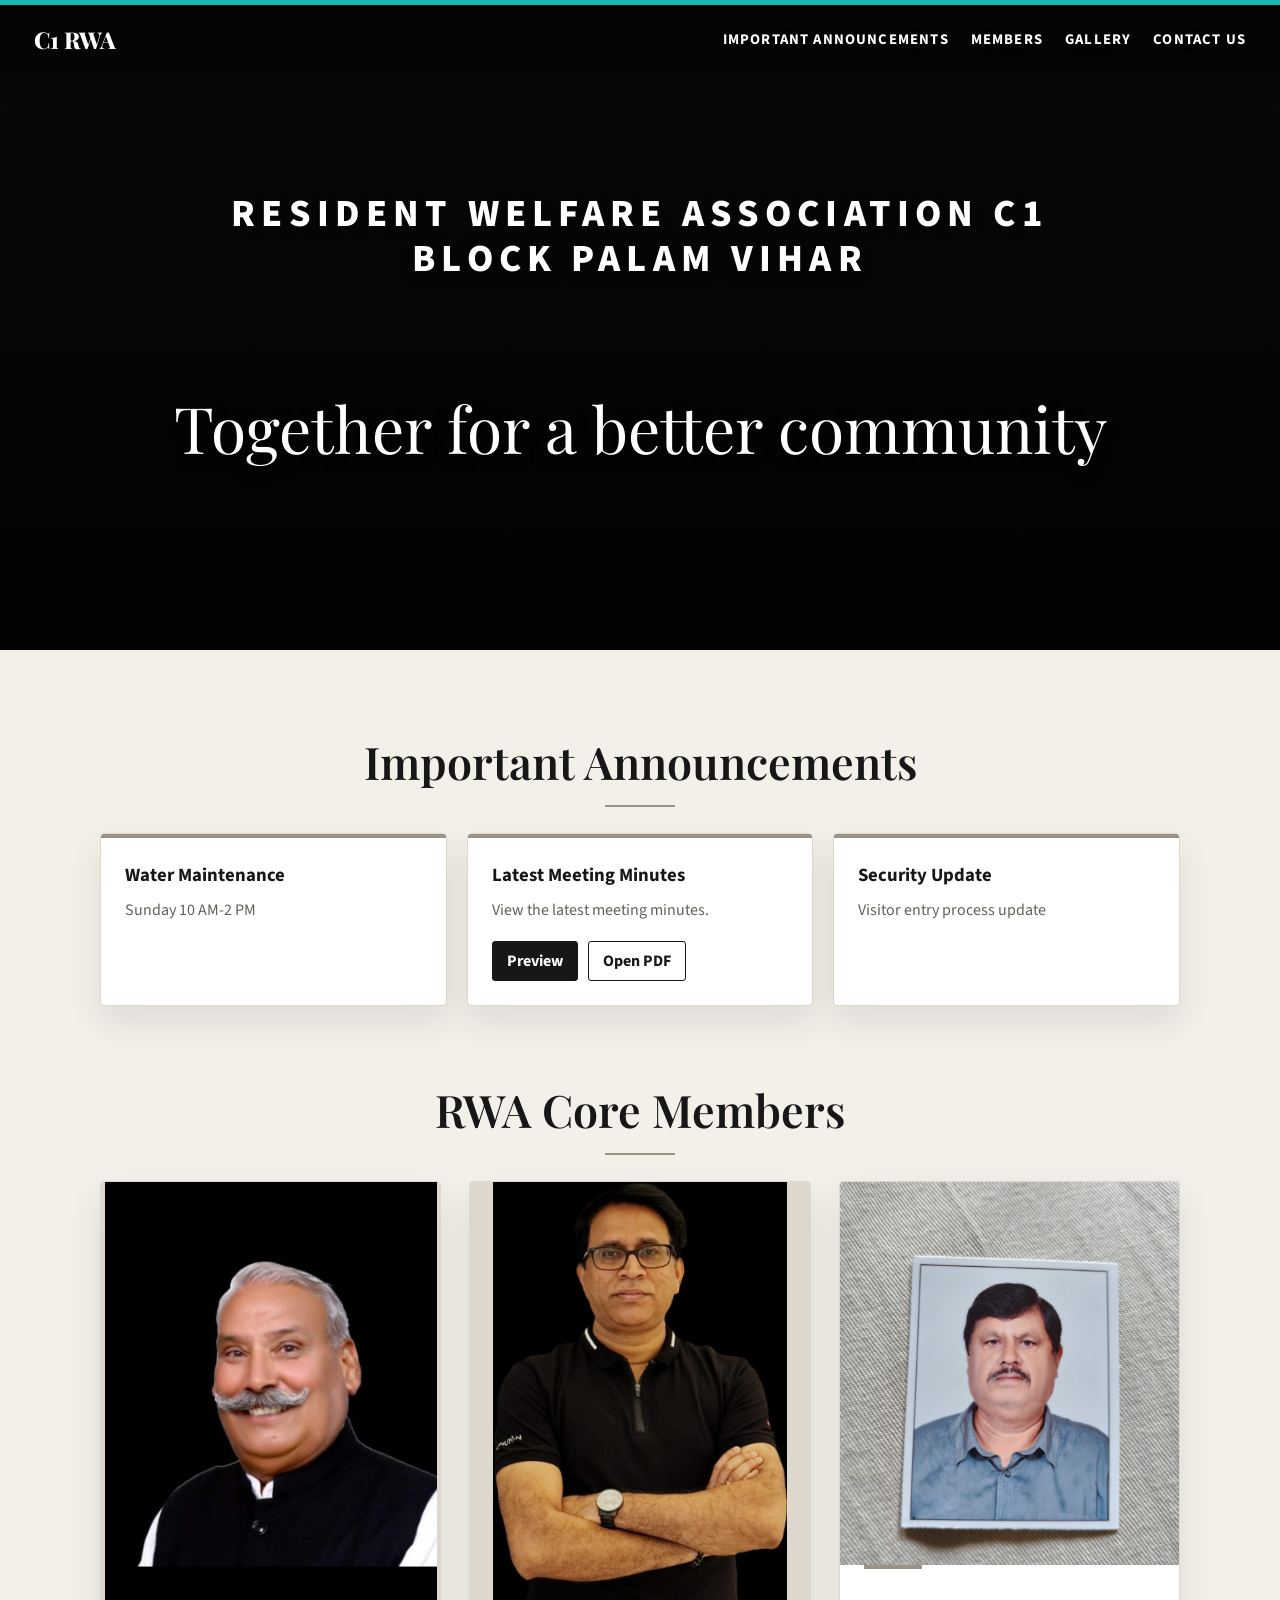
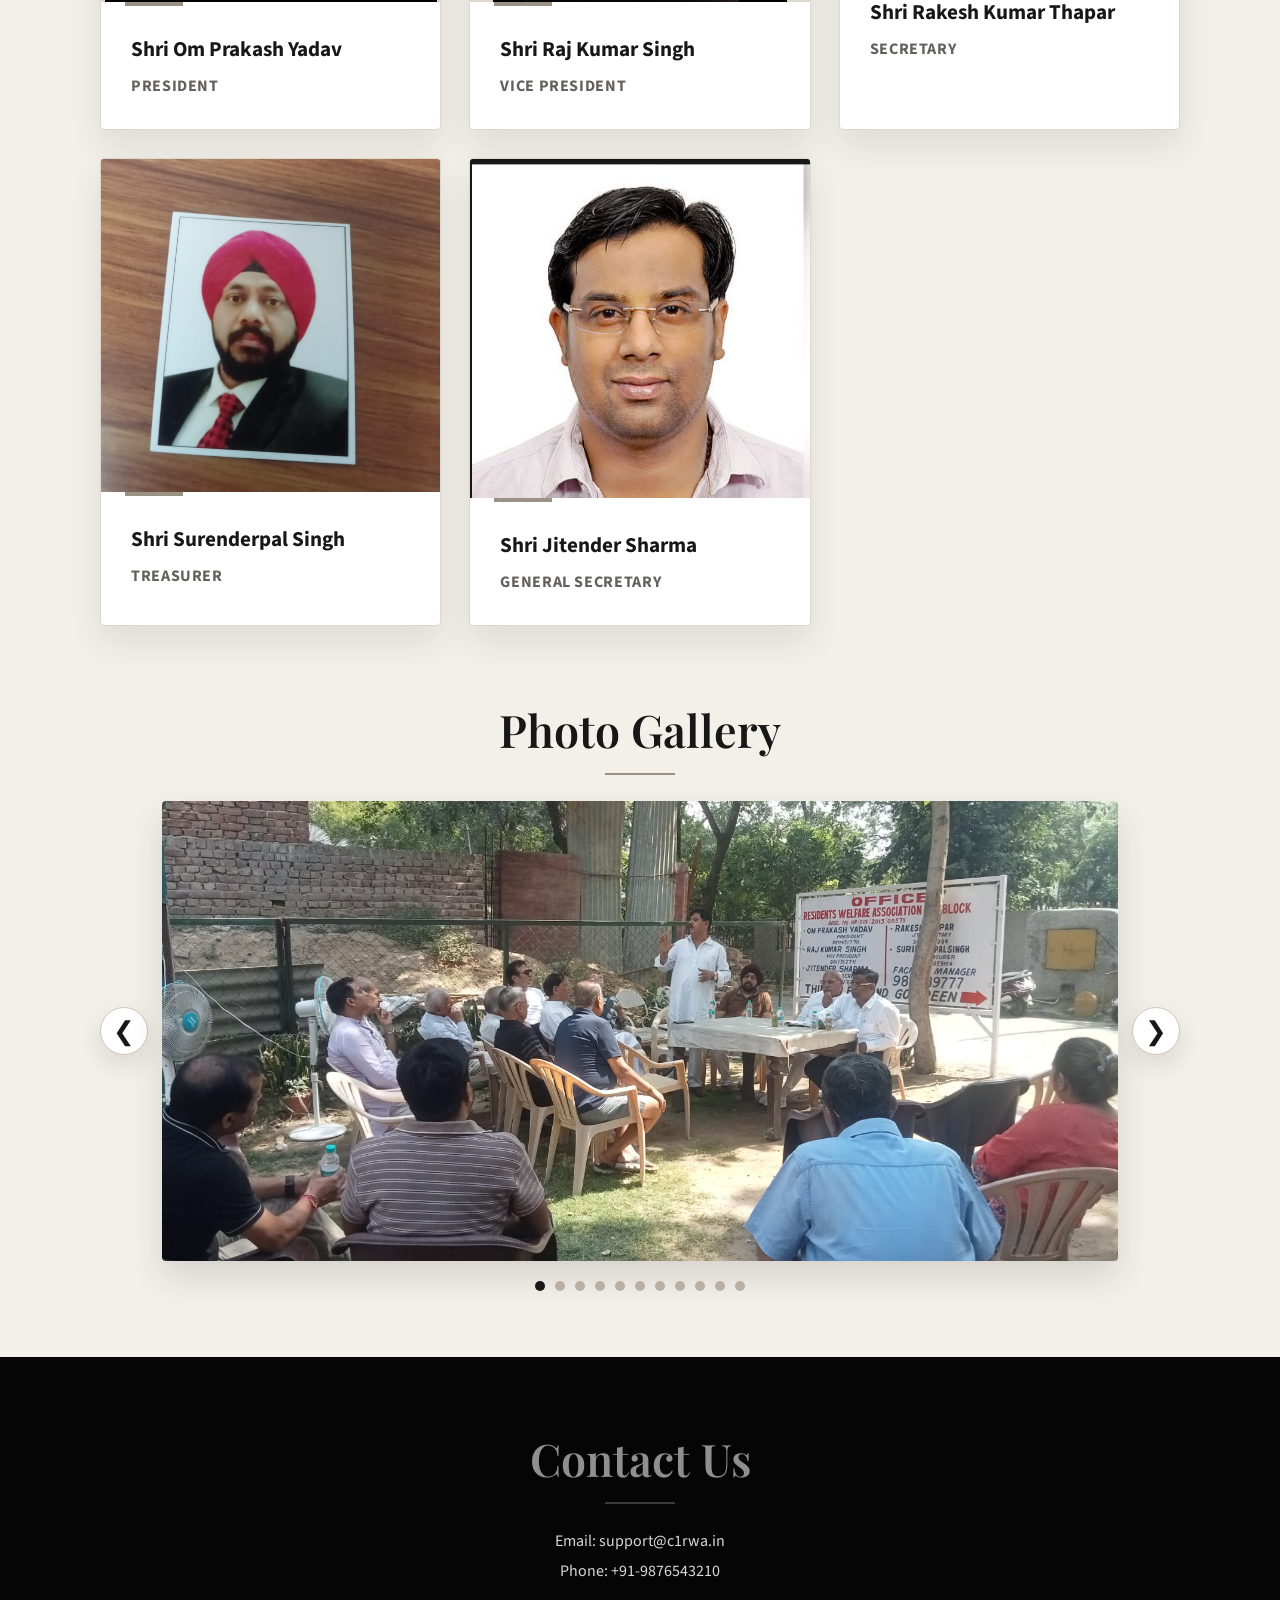
==== index.html @ abcff73b "first commit" ====
<!DOCTYPE html>
<html lang="en">

<head>
    <meta charset="UTF-8">
    <meta name="viewport" content="width=device-width, initial-scale=1.0">
    <title>C1 RWA</title>
    <link rel="preconnect" href="https://fonts.googleapis.com">
    <link rel="preconnect" href="https://fonts.gstatic.com" crossorigin>
    <link href="https://fonts.googleapis.com/css2?family=Playfair+Display:wght@600;700;800&family=Source+Sans+3:wght@400;600;700&display=swap" rel="stylesheet">
    <link rel="stylesheet" href="css/style.css">
</head>

<body>

    <header class="site-header">
        <a class="brand" href="#home">C1 RWA</a>
        <nav class="top-nav" aria-label="Main navigation">
            <a href="#announcements-section">Important Announcements</a>
            <a href="#members-section">Members</a>
            <a href="#gallery-section">Gallery</a>
            <a href="#contact-section">Contact Us</a>
        </nav>
    </header>

    <section class="hero" id="home">
        <div class="hero-content">
            <h1>Resident Welfare Association C1<br>Block Palam Vihar</h1>
            <p>Together for a better community</p>
        </div>
    </section>

    <main class="content">
        <section id="announcements-section">
            <h2>Important Announcements</h2>
            <div id="announcements" class="cards"></div>
        </section>

        <section id="members-section">
            <h2>RWA Core Members</h2>
            <div id="members" class="cards"></div>
        </section>

        <section id="gallery-section">
            <h2>Photo Gallery</h2>
            <div class="gallery-carousel" aria-label="Photo gallery">
                <button class="gallery-control gallery-prev" type="button" aria-label="Previous photo">&#10094;</button>
                <div class="gallery-window">
                    <div class="gallery-track"></div>
                </div>
                <button class="gallery-control gallery-next" type="button" aria-label="Next photo">&#10095;</button>
                <div class="gallery-dots" aria-label="Gallery slide controls"></div>
            </div>
        </section>
    </main>

    <div class="photo-modal" aria-hidden="true" role="dialog" aria-label="Photo preview">
        <button class="modal-close" type="button" aria-label="Close photo preview">&times;</button>
        <button class="modal-nav modal-prev" type="button" aria-label="Previous photo">&#10094;</button>
        <img src="" alt="">
        <button class="modal-nav modal-next" type="button" aria-label="Next photo">&#10095;</button>
    </div>

    <div class="pdf-modal" aria-hidden="true" role="dialog" aria-label="Announcement document preview">
        <div class="pdf-panel">
            <div class="pdf-toolbar">
                <h3>Document Preview</h3>
                <div>
                    <a class="pdf-open" href="#" target="_blank" rel="noopener">Open PDF</a>
                    <button class="pdf-close" type="button" aria-label="Close document preview">&times;</button>
                </div>
            </div>
            <iframe title="Announcement document preview"></iframe>
        </div>
    </div>

    <section class="contact" id="contact-section">
        <h2>Contact Us</h2>
        <p>Email: support@c1rwa.in</p>
        <p>Phone: +91-9876543210</p>
    </section>

    <script src="js/announcements.js"></script>
    <script src="js/members.js"></script>
    <script src="js/gallery-images.js"></script>
    <script src="js/main.js"></script>

</body>

</html>
---- css/style.css ----
:root {
    --ink: #f6f6f6;
    --muted: #a0a0a0;
    --card: #ffffff;
    --primary: #050505;
    --primary-dark: #000000;
    --accent: #969696;
    --line: #252525;
    --soft: #111111;
    --teal: #19b8b5;
}

* {
    box-sizing: border-box
}

body {
    font-family: "Source Sans 3", Arial, Helvetica, sans-serif;
    margin: 0;
    background: #050505;
    color: var(--ink);
}

.site-header {
    position: sticky;
    top: 0;
    z-index: 10;
    display: flex;
    align-items: center;
    justify-content: space-between;
    gap: 24px;
    min-height: 74px;
    padding: 0 34px;
    background: #050505;
    border-top: 5px solid var(--teal);
    box-shadow: 0 10px 24px rgba(0, 0, 0, .28);
}

.brand {
    color: #ffffff;
    font-family: "Playfair Display", Georgia, serif;
    font-size: 1.45rem;
    font-weight: 800;
    text-decoration: none;
    white-space: nowrap;
}

.hero {
    position: relative;
    display: grid;
    place-items: center;
    width: 100%;
    max-width: none;
    margin: 0;
    min-height: clamp(430px, 64vh, 620px);
    padding: 54px 0;
    text-align: center;
    color: white;
    overflow: hidden;
    background:
        linear-gradient(rgba(12, 18, 23, .28), rgba(0, 0, 0, .36)),
        url("https://img1.wsimg.com/isteam/getty/874225190") center/cover no-repeat;
}

.top-nav {
    display: flex;
    align-items: center;
    justify-content: flex-end;
    gap: 22px;
    flex-wrap: wrap;
}

.top-nav a {
    color: #ffffff;
    font-size: .92rem;
    font-weight: 700;
    letter-spacing: .08em;
    text-decoration: none;
    text-transform: uppercase;
    text-shadow: 0 2px 10px rgba(0, 0, 0, .45);
}

.top-nav a:hover {
    color: #d9ffff
}

.hero::after {
    content: "";
    position: absolute;
    inset: 0;
    background: linear-gradient(180deg, rgba(0, 0, 0, .08), rgba(0, 0, 0, .18) 58%, rgba(0, 0, 0, .34));
}

.hero-content {
    position: relative;
    z-index: 1;
    width: 100%;
    padding: 0 22px;
    display: flex;
    min-height: 340px;
    flex-direction: column;
    align-items: center;
    justify-content: space-between;
}

.hero h1 {
    margin: 0;
    font-size: clamp(1.55rem, 3vw, 2.55rem);
    line-height: 1.18;
    letter-spacing: .16em;
    text-transform: uppercase;
    font-weight: 800;
    text-shadow: 0 2px 14px rgba(0, 0, 0, .35);
}

.hero p {
    margin: 0 0 72px;
    font-family: "Playfair Display", Georgia, serif;
    font-size: clamp(2.5rem, 5vw, 4.9rem);
    line-height: 1;
    color: #ffffff;
    white-space: nowrap;
    text-shadow: 0 3px 18px rgba(0, 0, 0, .46);
}

section {
    max-width: 1120px;
    margin: 0 auto;
    padding: 70px 20px 4px;
}

.content {
    background: #f3f0ea;
    color: #171717;
    padding: 12px 0 62px;
}

.content section h2 {
    color: #171717
}

.content section h2::after {
    background: #9b9286
}

section h2 {
    position: relative;
    margin: 0 0 26px;
    font-family: "Playfair Display", Georgia, serif;
    font-size: clamp(1.8rem, 3.5vw, 3.2rem);
    color: #8f8f8f;
    text-align: center;
    font-weight: 600;
}

section h2::after {
    content: "";
    display: block;
    width: 70px;
    height: 2px;
    margin: 14px auto 0;
    background: #3a3a3a;
}

.cards {
    display: grid;
    grid-template-columns: repeat(auto-fit, minmax(240px, 1fr));
    gap: 20px;
    padding: 0;
}

#members {
    grid-template-columns: repeat(auto-fit, minmax(300px, 1fr));
    gap: 28px;
}

.card {
    position: relative;
    overflow: hidden;
    background: #ffffff;
    padding: 24px;
    border: 1px solid #ddd7cd;
    border-radius: 4px;
    box-shadow: 0 16px 34px rgba(44, 36, 25, .1);
    transition: transform .2s ease, box-shadow .2s ease;
}

.card:hover {
    transform: translateY(-3px);
    box-shadow: 0 20px 42px rgba(44, 36, 25, .16);
}

.card::before {
    content: "";
    position: absolute;
    left: 0;
    top: 0;
    width: 100%;
    height: 4px;
    background: #9b9286;
}

.card h3 {
    margin: 4px 0 10px;
    color: #171717;
    font-size: 1.17rem;
    font-weight: 700
}

.card p {
    margin: 0;
    color: #64605a;
    line-height: 1.55
}

.member-card {
    padding: 0;
    display: flex;
    flex-direction: column;
}

.member-card::before {
    display: none
}

.member-photo {
    display: block;
    width: 100%;
    height: auto;
    max-height: 420px;
    object-fit: contain;
    background: #ddd7cd;
}

.member-info {
    position: relative;
    padding: 28px 30px 30px;
}

.member-info::before {
    content: "";
    position: absolute;
    left: 24px;
    top: 0;
    width: 58px;
    height: 4px;
    background: #9b9286;
}

.member-info p {
    font-weight: 700;
    letter-spacing: .04em;
    text-transform: uppercase;
}

.member-info h3 {
    font-size: 1.32rem
}

.card-actions {
    display: flex;
    flex-wrap: wrap;
    gap: 10px;
    margin-top: 18px;
}

.card-actions a,
.card-actions button {
    display: inline-flex;
    align-items: center;
    justify-content: center;
    min-height: 38px;
    padding: 8px 14px;
    border: 1px solid #171717;
    border-radius: 3px;
    background: #171717;
    color: #ffffff;
    font: inherit;
    font-weight: 700;
    text-decoration: none;
    cursor: pointer;
}

.card-actions a {
    background: #ffffff;
    color: #171717;
}

.card-actions a:hover,
.card-actions button:hover {
    background: #6f675d;
    border-color: #6f675d;
    color: #ffffff;
}

.gallery-carousel {
    position: relative;
    display: grid;
    grid-template-columns: 48px minmax(0, 1fr) 48px;
    align-items: center;
    gap: 14px;
}

.gallery-window {
    overflow: hidden;
    border-radius: 4px;
    box-shadow: 0 16px 34px rgba(44, 36, 25, .14);
    background: #ffffff;
}

.gallery-track {
    display: flex;
    transition: transform .45s ease;
}

.gallery-slide {
    display: block;
    min-width: 100%;
    padding: 0;
    border: 0;
    background: transparent;
    cursor: pointer;
}

.gallery-slide img {
    display: block;
    width: 100%;
    height: clamp(260px, 42vw, 460px);
    object-fit: cover;
    background: #ffffff;
}

.gallery-control {
    width: 48px;
    height: 48px;
    border: 1px solid #cfc6ba;
    border-radius: 50%;
    background: #ffffff;
    color: #171717;
    font-size: 1.65rem;
    line-height: 1;
    cursor: pointer;
    box-shadow: 0 10px 24px rgba(44, 36, 25, .12);
}

.gallery-control:hover {
    background: #171717;
    color: #ffffff
}

.gallery-dots {
    grid-column: 1/-1;
    display: flex;
    justify-content: center;
    gap: 10px;
    padding-top: 6px;
}

.gallery-dot {
    width: 10px;
    height: 10px;
    padding: 0;
    border: 0;
    border-radius: 50%;
    background: #b9afa2;
    cursor: pointer;
}

.gallery-dot.active {
    background: #171717
}

.photo-modal {
    position: fixed;
    inset: 0;
    z-index: 30;
    display: none;
    align-items: center;
    justify-content: center;
    padding: 72px 72px 48px;
    background: rgba(0, 0, 0, .88);
}

.photo-modal.open {
    display: flex
}

.photo-modal img {
    display: block;
    max-width: 100%;
    max-height: 82vh;
    object-fit: contain;
    box-shadow: 0 24px 70px rgba(0, 0, 0, .45);
}

.modal-close,
.modal-nav {
    position: absolute;
    border: 0;
    background: rgba(255, 255, 255, .14);
    color: #ffffff;
    cursor: pointer;
}

.modal-close {
    top: 22px;
    right: 28px;
    width: 44px;
    height: 44px;
    border-radius: 50%;
    font-size: 2rem;
    line-height: 1;
}

.modal-nav {
    top: 50%;
    width: 50px;
    height: 58px;
    border-radius: 4px;
    font-size: 2rem;
    transform: translateY(-50%);
}

.modal-prev {
    left: 22px
}

.modal-next {
    right: 22px
}

.modal-close:hover,
.modal-nav:hover {
    background: rgba(255, 255, 255, .28)
}

.pdf-modal {
    position: fixed;
    inset: 0;
    z-index: 35;
    display: none;
    align-items: center;
    justify-content: center;
    padding: 32px;
    background: rgba(0, 0, 0, .82);
}

.pdf-modal.open {
    display: flex
}

.pdf-panel {
    width: min(980px, 100%);
    height: min(780px, 92vh);
    display: flex;
    flex-direction: column;
    background: #ffffff;
    box-shadow: 0 24px 70px rgba(0, 0, 0, .42);
}

.pdf-toolbar {
    display: flex;
    align-items: center;
    justify-content: space-between;
    gap: 16px;
    padding: 14px 18px;
    border-bottom: 1px solid #dedede;
    background: #f7f7f7;
}

.pdf-toolbar h3 {
    margin: 0;
    color: #171717;
    font-size: 1.1rem;
}

.pdf-toolbar div {
    display: flex;
    align-items: center;
    gap: 12px;
}

.pdf-open {
    color: #171717;
    font-weight: 700;
    text-decoration: none;
}

.pdf-close {
    width: 36px;
    height: 36px;
    border: 0;
    border-radius: 50%;
    background: #171717;
    color: #ffffff;
    font-size: 1.7rem;
    line-height: 1;
    cursor: pointer;
}

.pdf-panel iframe {
    width: 100%;
    height: 100%;
    border: 0;
}

.contact {
    max-width: none;
    margin: 0;
    text-align: center;
    padding: 72px 20px;
    background: #050505;
    color: white;
}

.contact h2 {
    color: #8f8f8f
}

.contact h2::after {
    background: #3a3a3a
}

.contact p {
    margin: 8px 0;
    color: #d7d7d7
}

@media (max-width:640px) {
    .site-header {
        position: relative;
        align-items: flex-start;
        flex-direction: column;
        gap: 12px;
        min-height: auto;
        padding: 16px;
    }

    .hero {
        min-height: 500px;
        padding: 46px 0 36px
    }

    .hero-content {
        padding: 0 16px
    }

    .top-nav {
        justify-content: center;
        gap: 12px;
    }

    .top-nav a {
        font-size: .76rem
    }

    .hero h1 {
        letter-spacing: .1em
    }

    .hero p {
        margin-bottom: 54px;
        white-space: normal
    }

    section {
        padding: 32px 16px 6px
    }

    .cards {
        grid-template-columns: 1fr
    }

    .gallery-carousel {
        grid-template-columns: 40px minmax(0, 1fr) 40px;
        gap: 8px
    }

    .gallery-slide img {
        height: 260px
    }

    .gallery-control {
        width: 40px;
        height: 40px;
        font-size: 1.35rem
    }

    .photo-modal {
        padding: 68px 16px 36px
    }

    .modal-nav {
        width: 42px;
        height: 50px
    }

    .pdf-modal {
        padding: 16px
    }

    .pdf-panel {
        height: 86vh
    }

    .pdf-toolbar {
        align-items: flex-start;
        flex-direction: column
    }
}
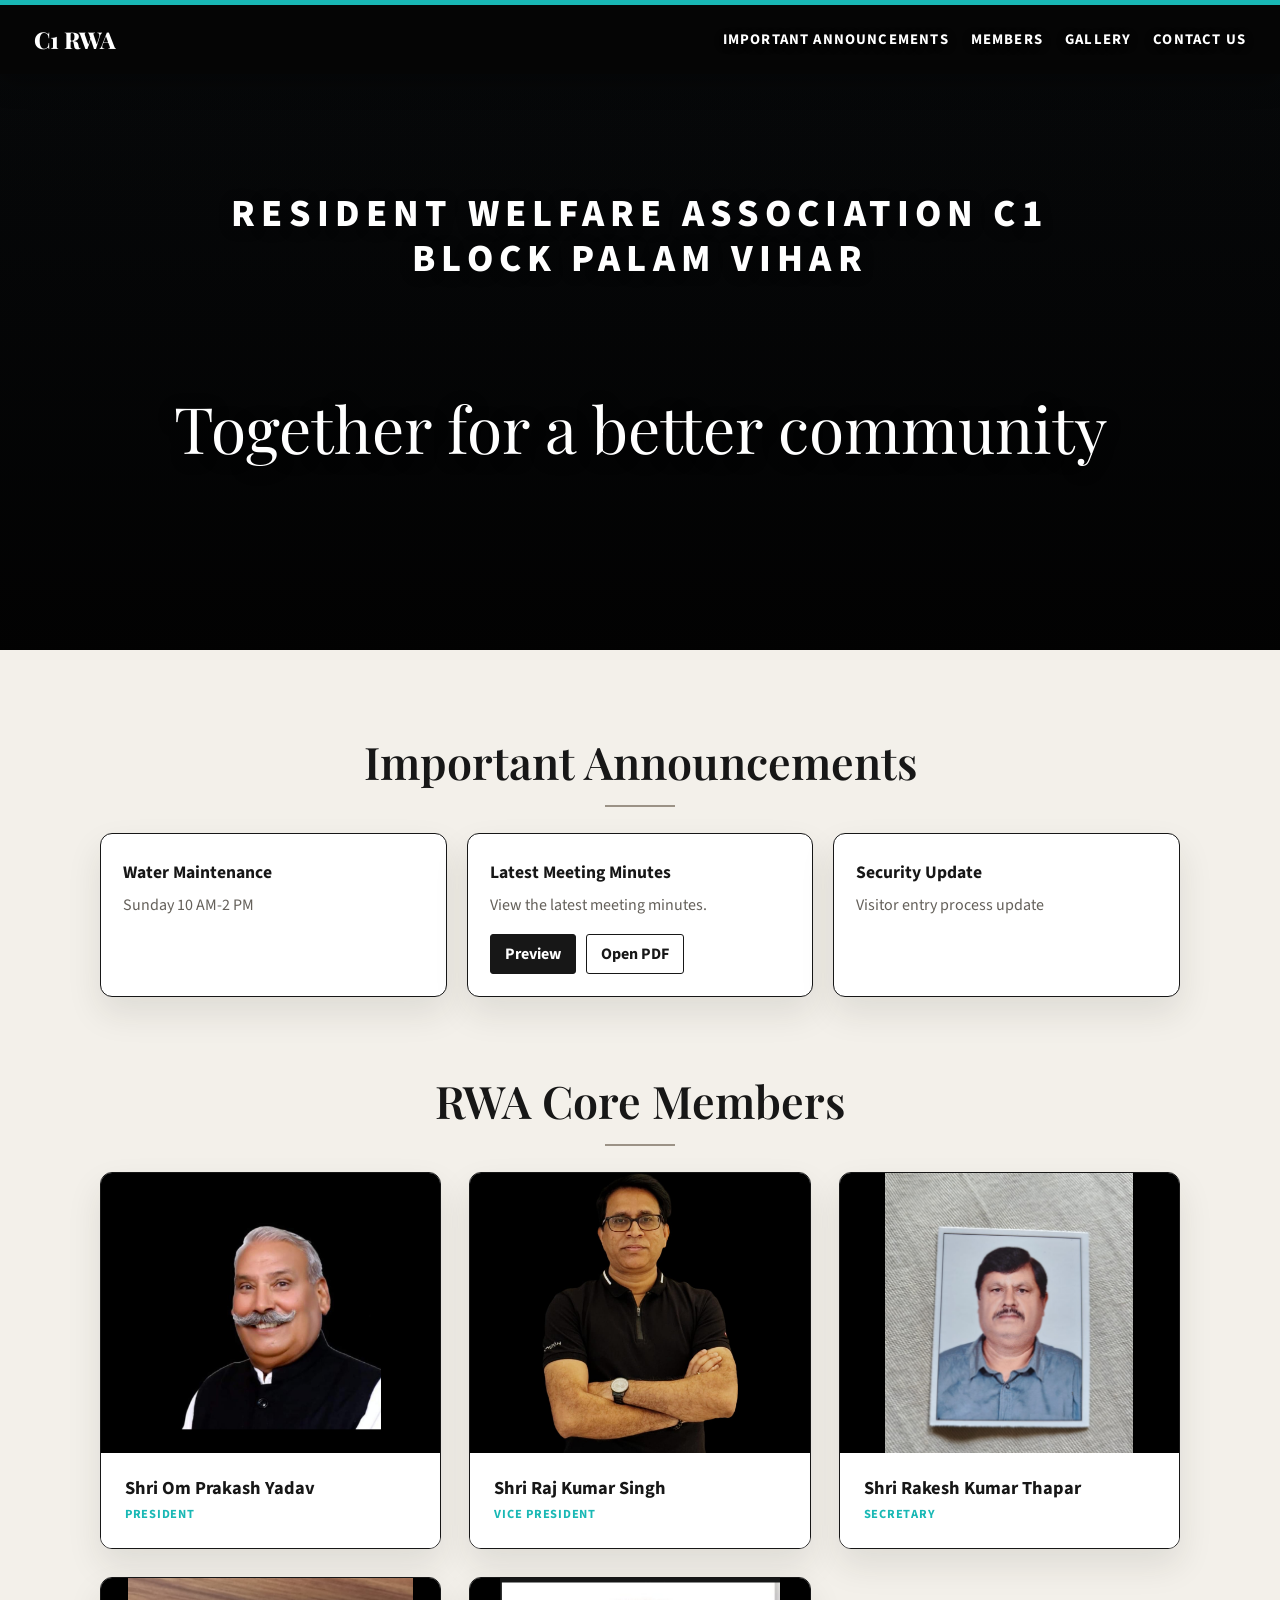
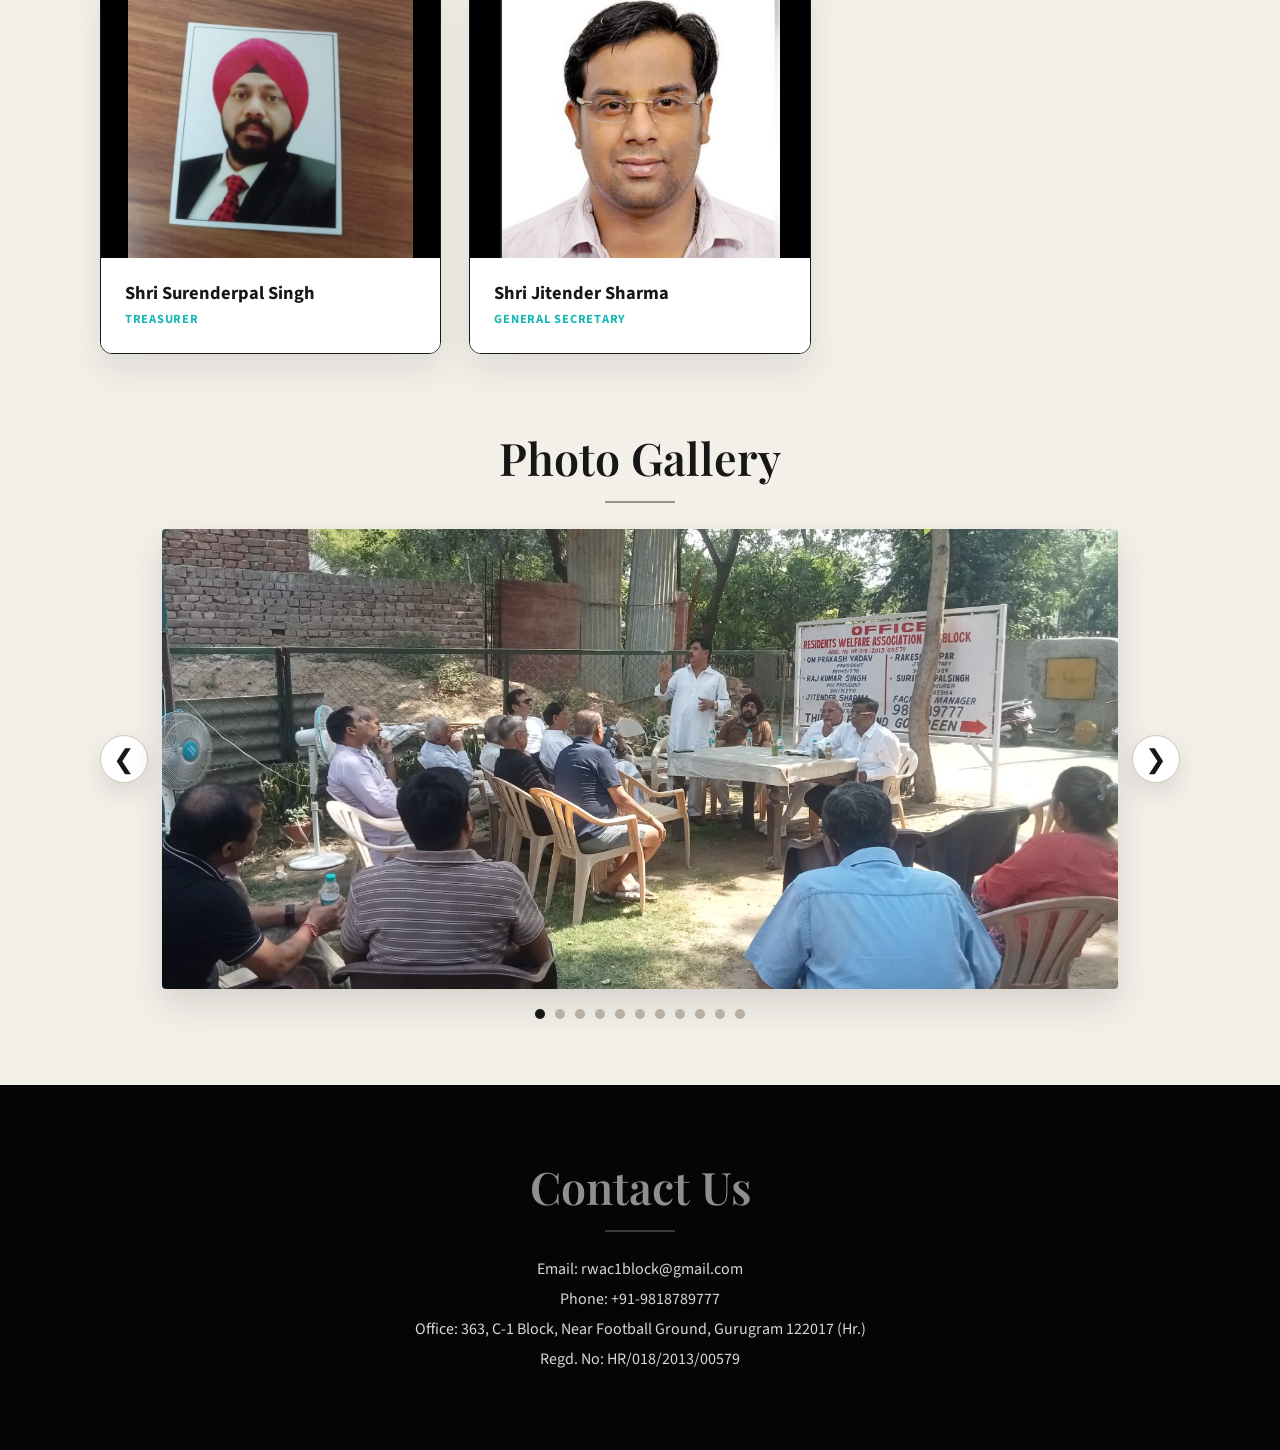
==== commit d7824a5c: "style: improve UI polish and update contact details" ====
--- a/index.html
+++ b/index.html
@@ -76,8 +76,10 @@
 
     <section class="contact" id="contact-section">
         <h2>Contact Us</h2>
-        <p>Email: support@c1rwa.in</p>
-        <p>Phone: +91-9876543210</p>
+        <p>Email: rwac1block@gmail.com</p>
+        <p>Phone: +91-9818789777</p>
+        <p>Office: 363, C-1 Block, Near Football Ground, Gurugram 122017 (Hr.)</p>
+        <p>Regd. No: HR/018/2013/00579</p>
     </section>
 
     <script src="js/announcements.js"></script>
--- a/css/style.css
+++ b/css/style.css
@@ -167,22 +167,26 @@
     grid-template-columns: repeat(auto-fit, minmax(240px, 1fr));
     gap: 20px;
     padding: 0;
+    align-items: stretch;
 }
 
 #members {
-    grid-template-columns: repeat(auto-fit, minmax(300px, 1fr));
+    grid-template-columns: repeat(auto-fit, minmax(280px, 1fr));
     gap: 28px;
+    align-items: stretch;
 }
 
 .card {
     position: relative;
     overflow: hidden;
     background: #ffffff;
-    padding: 24px;
-    border: 1px solid #ddd7cd;
-    border-radius: 4px;
+    padding: 0;
+    border: 1.5px solid #171717;
+    border-radius: 12px;
     box-shadow: 0 16px 34px rgba(44, 36, 25, .1);
     transition: transform .2s ease, box-shadow .2s ease;
+    display: flex;
+    flex-direction: column;
 }
 
 .card:hover {
@@ -191,32 +195,37 @@
 }
 
 .card::before {
-    content: "";
-    position: absolute;
-    left: 0;
-    top: 0;
-    width: 100%;
-    height: 4px;
-    background: #9b9286;
+    display: none;
+}
+
+/* announcement card inner content padding */
+.card-body {
+    padding: 26px 22px 22px;
+    display: flex;
+    flex-direction: column;
+    flex: 1;
 }
 
 .card h3 {
-    margin: 4px 0 10px;
+    margin: 0 0 8px;
     color: #171717;
-    font-size: 1.17rem;
-    font-weight: 700
+    font-size: 1.1rem;
+    font-weight: 700;
 }
 
 .card p {
     margin: 0;
     color: #64605a;
-    line-height: 1.55
+    line-height: 1.55;
+    flex: 1;
 }
 
 .member-card {
     padding: 0;
     display: flex;
     flex-direction: column;
+    border-radius: 12px;
+    overflow: hidden;
 }
 
 .member-card::before {
@@ -226,42 +235,44 @@
 .member-photo {
     display: block;
     width: 100%;
-    height: auto;
-    max-height: 420px;
+    height: 280px;
     object-fit: contain;
-    background: #ddd7cd;
+    object-position: center center;
+    background: #000000;
 }
 
 .member-info {
     position: relative;
-    padding: 28px 30px 30px;
+    padding: 22px 24px 24px;
+    flex: 1;
+    background: #ffffff;
+    border-top: none;
 }
 
 .member-info::before {
-    content: "";
-    position: absolute;
-    left: 24px;
-    top: 0;
-    width: 58px;
-    height: 4px;
-    background: #9b9286;
+    display: none;
 }
 
 .member-info p {
     font-weight: 700;
-    letter-spacing: .04em;
+    letter-spacing: .06em;
     text-transform: uppercase;
+    font-size: 0.78rem;
+    color: var(--teal);
+    margin: 4px 0 0;
 }
 
 .member-info h3 {
-    font-size: 1.32rem
+    font-size: 1.15rem;
+    margin: 0 0 2px;
+    color: #171717;
 }
 
 .card-actions {
     display: flex;
     flex-wrap: wrap;
     gap: 10px;
-    margin-top: 18px;
+    margin-top: 16px;
 }
 
 .card-actions a,
@@ -571,6 +582,15 @@
         grid-template-columns: 1fr
     }
 
+    #members {
+        grid-template-columns: 1fr;
+        gap: 20px;
+    }
+
+    .member-photo {
+        height: 260px;
+    }
+
     .gallery-carousel {
         grid-template-columns: 40px minmax(0, 1fr) 40px;
         gap: 8px
@@ -607,4 +627,20 @@
         align-items: flex-start;
         flex-direction: column
     }
-}+}
+
+/* ── Tablet: 641px – 900px ── */
+@media (min-width: 641px) and (max-width: 900px) {
+    #members {
+        grid-template-columns: repeat(2, 1fr);
+        gap: 20px;
+    }
+
+    .member-photo {
+        height: 240px;
+    }
+
+    section {
+        padding: 48px 20px 4px;
+    }
+}
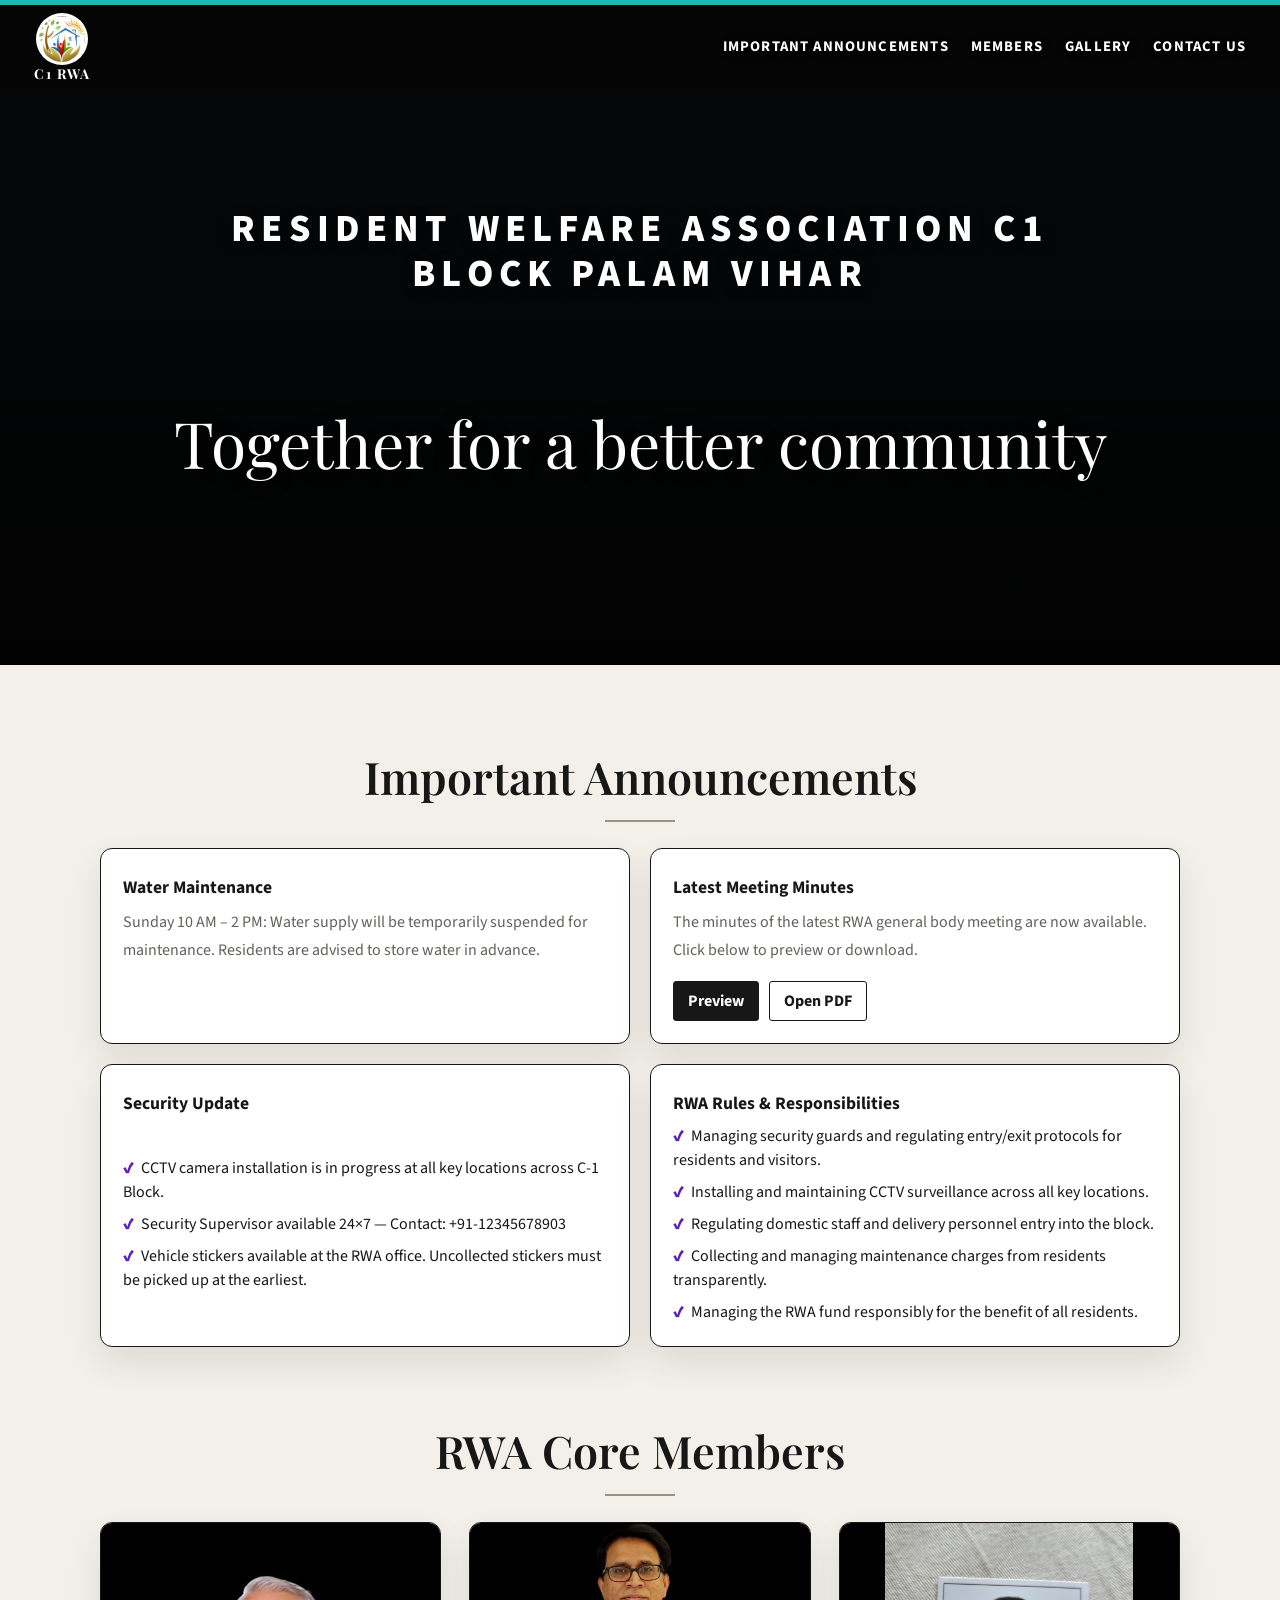
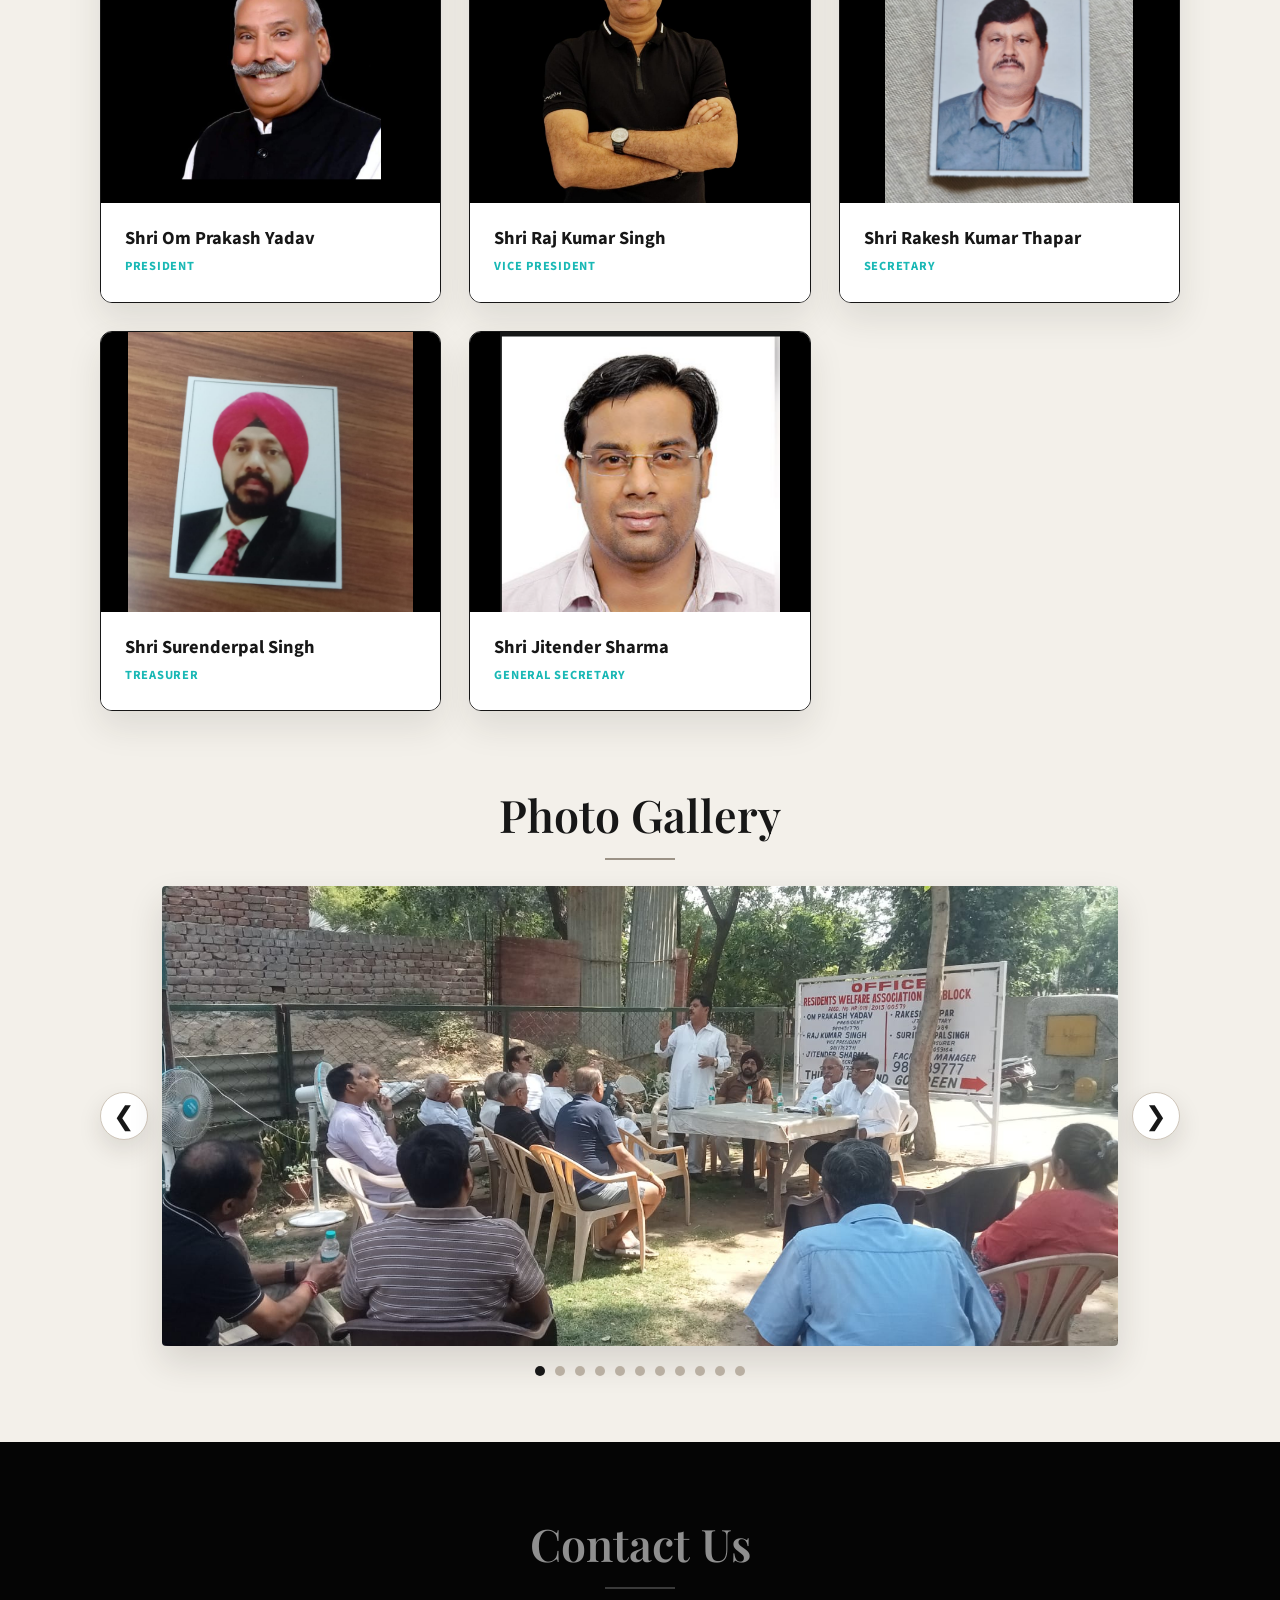
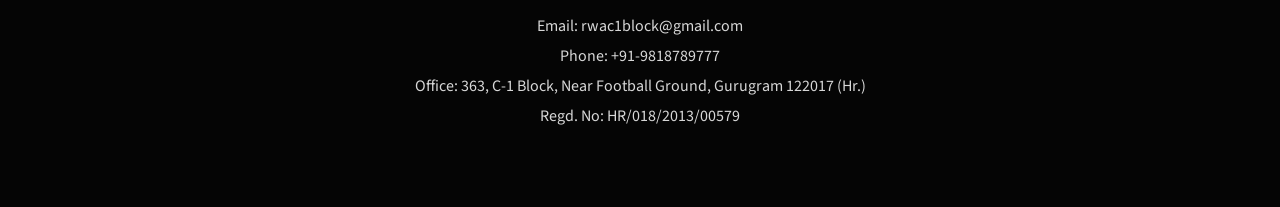
==== commit 19079c5a: "logo added" ====
--- a/index.html
+++ b/index.html
@@ -14,7 +14,10 @@
 <body>
 
     <header class="site-header">
-        <a class="brand" href="#home">C1 RWA</a>
+        <a class="brand" href="#home">
+            <img src="assets/images/logo.png" alt="C1 RWA" class="brand-logo">
+            <span class="brand-name">C1 RWA</span>
+        </a>
         <nav class="top-nav" aria-label="Main navigation">
             <a href="#announcements-section">Important Announcements</a>
             <a href="#members-section">Members</a>
--- a/css/style.css
+++ b/css/style.css
@@ -29,8 +29,8 @@
     align-items: center;
     justify-content: space-between;
     gap: 24px;
-    min-height: 74px;
-    padding: 0 34px;
+    min-height: 80px;
+    padding: 8px 34px;
     background: #050505;
     border-top: 5px solid var(--teal);
     box-shadow: 0 10px 24px rgba(0, 0, 0, .28);
@@ -43,6 +43,28 @@
     font-weight: 800;
     text-decoration: none;
     white-space: nowrap;
+    display: flex;
+    flex-direction: column;
+    align-items: center;
+    gap: 2px;
+}
+
+.brand-logo {
+    width: 52px;
+    height: 52px;
+    object-fit: cover;
+    border-radius: 50%;
+    background: #ffffff;
+    padding: 3px;
+}
+
+.brand-name {
+    font-size: 0.85rem;
+    font-weight: 700;
+    letter-spacing: 0.12em;
+    text-transform: uppercase;
+    color: #ffffff;
+    line-height: 1;
 }
 
 .hero {
@@ -216,8 +238,39 @@
 .card p {
     margin: 0;
     color: #64605a;
-    line-height: 1.55;
+    line-height: 1.8;
     flex: 1;
+}
+
+#announcements-section .cards {
+    grid-template-columns: repeat(2, 1fr);
+}
+
+.tick-list {
+    margin: 0;
+    padding: 0;
+    list-style: none;
+}
+
+.tick-list li {
+    margin-bottom: 8px;
+    line-height: 1.5;
+}
+
+.tick-list li:last-child {
+    margin-bottom: 0;
+}
+
+.tick {
+    color: #5b21b6;
+    font-weight: 700;
+    margin-right: 4px;
+}
+
+.tick-dark {
+    color: #5b21b6;
+    font-weight: 700;
+    margin-right: 4px;
 }
 
 .member-card {
@@ -582,6 +635,10 @@
         grid-template-columns: 1fr
     }
 
+    #announcements-section .cards {
+        grid-template-columns: 1fr;
+    }
+
     #members {
         grid-template-columns: 1fr;
         gap: 20px;
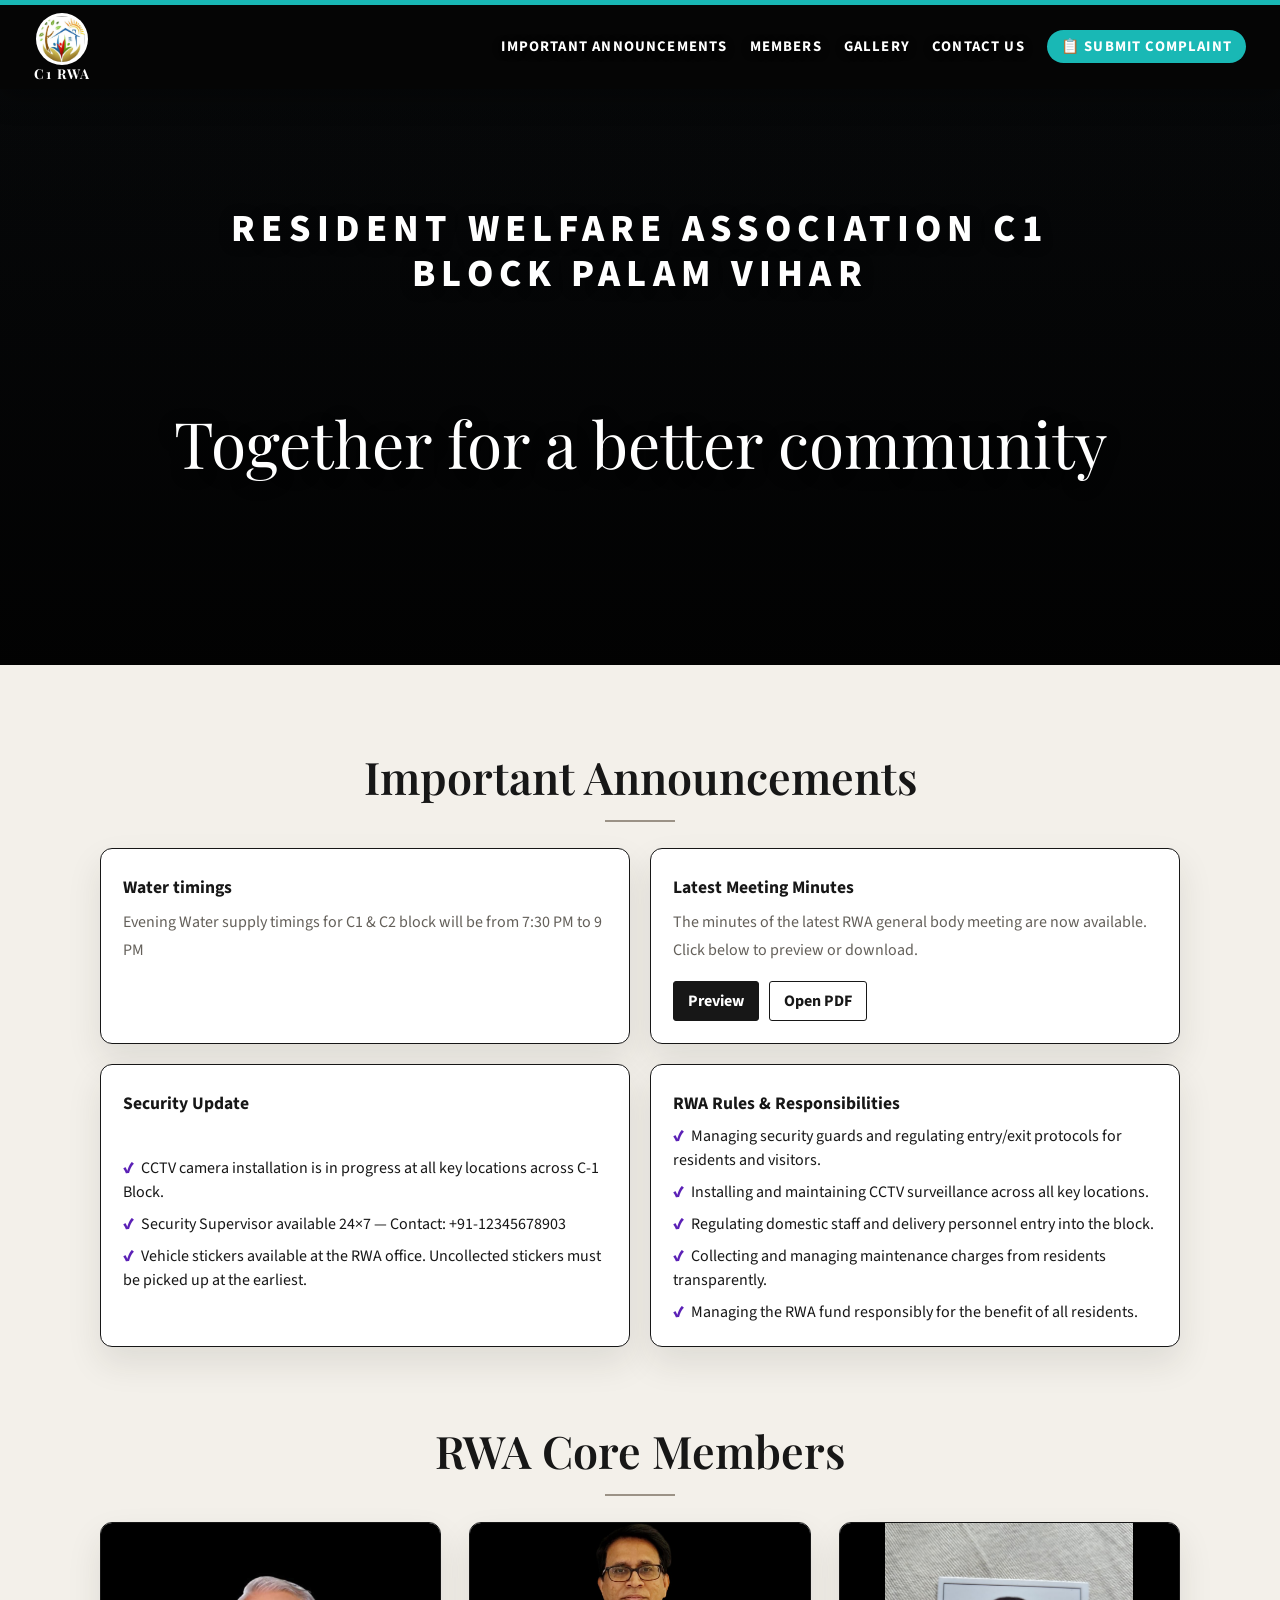
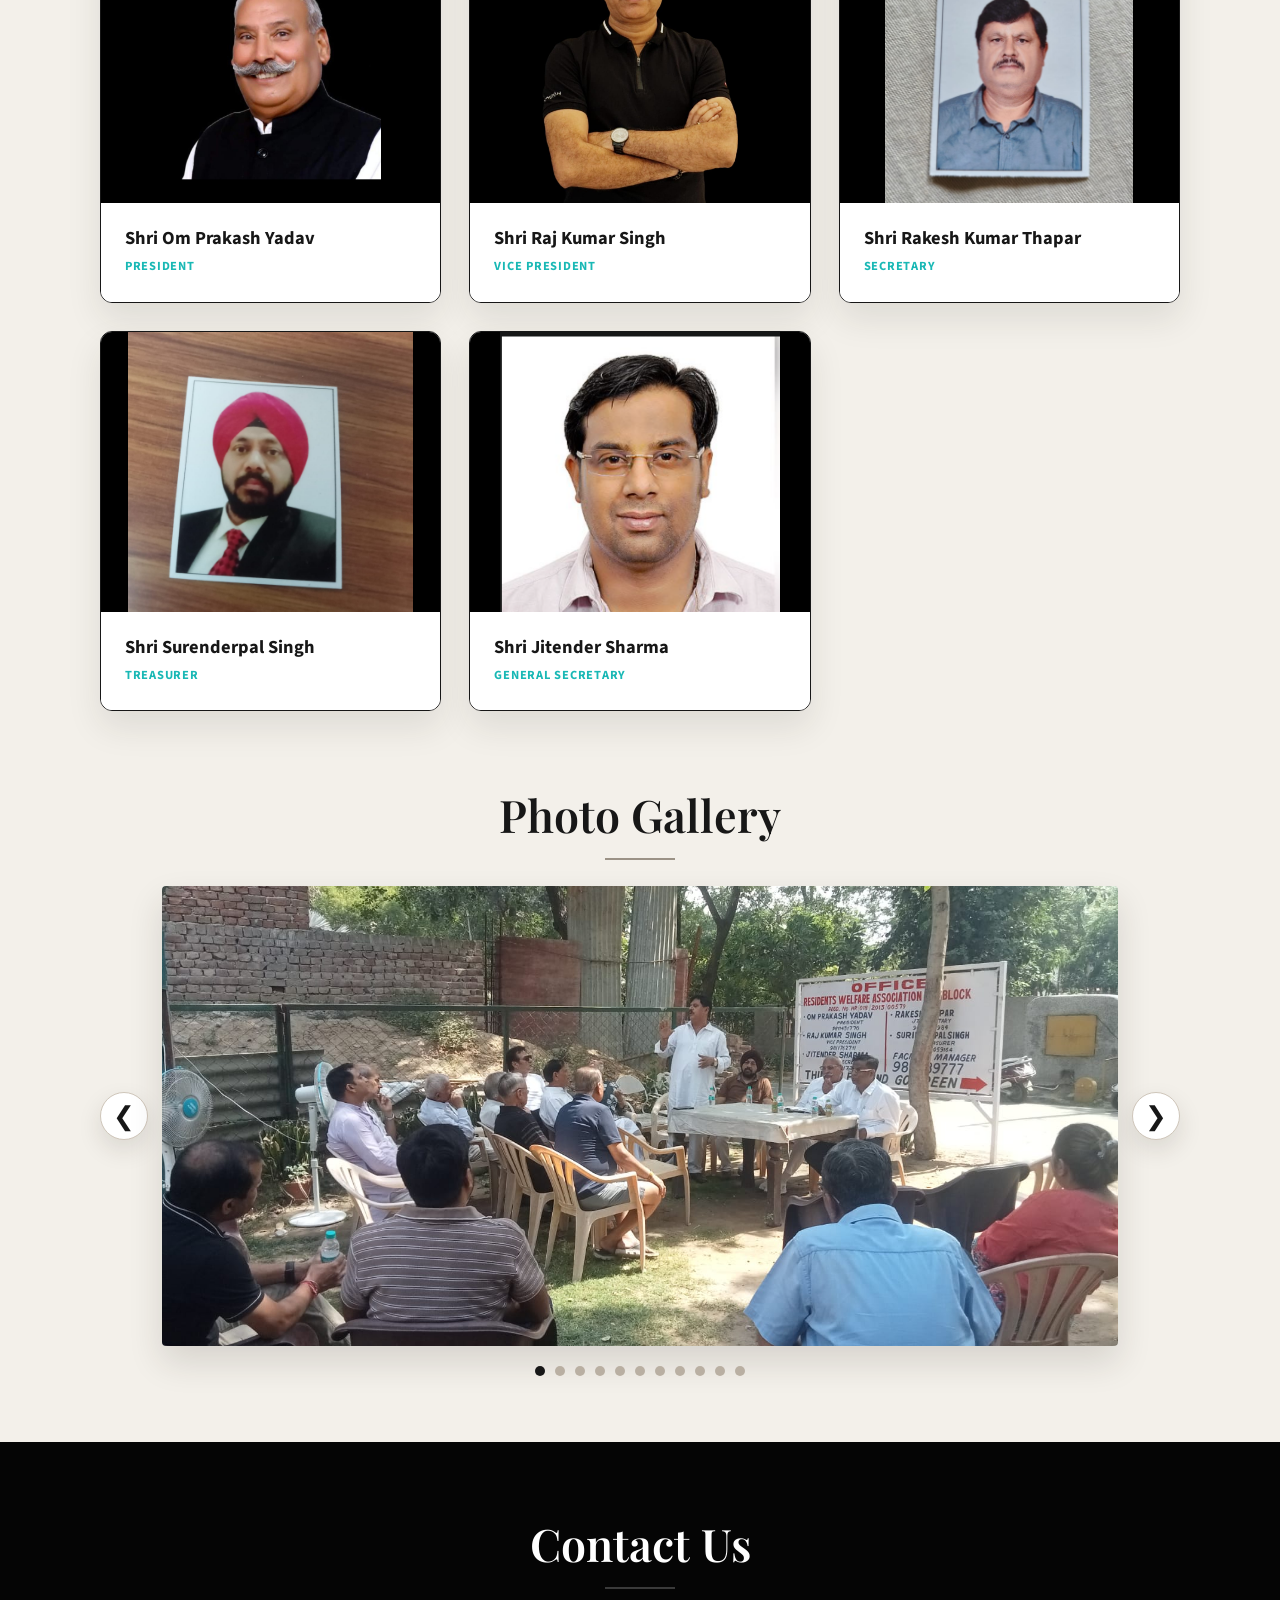
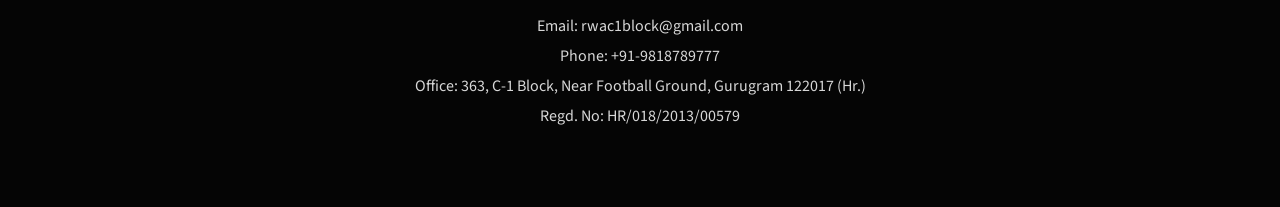
==== commit 540f38ee: "complaint form addition to website" ====
--- a/index.html
+++ b/index.html
@@ -23,6 +23,7 @@
             <a href="#members-section">Members</a>
             <a href="#gallery-section">Gallery</a>
             <a href="#contact-section">Contact Us</a>
+            <a href="#" class="nav-complaint" id="openComplaintModal">&#128203; Submit Complaint</a>
         </nav>
     </header>
 
@@ -83,7 +84,46 @@
         <p>Phone: +91-9818789777</p>
         <p>Office: 363, C-1 Block, Near Football Ground, Gurugram 122017 (Hr.)</p>
         <p>Regd. No: HR/018/2013/00579</p>
+        <button class="complaint-btn" id="openComplaintModal" type="button" style="display:none">&#128203; Submit a Complaint</button>
     </section>
+
+    <!-- Complaint Modal -->
+    <div class="complaint-modal" id="complaintModal" aria-hidden="true" role="dialog" aria-label="Submit a complaint">
+        <div class="complaint-panel">
+            <div class="complaint-toolbar">
+                <h3>Submit a Complaint</h3>
+                <button class="complaint-close" id="closeComplaintModal" type="button" aria-label="Close">&times;</button>
+            </div>
+
+            <!-- Form -->
+            <form class="complaint-form" id="complaintForm" novalidate>
+                <div class="form-group">
+                    <label for="cName">Resident Name <span class="req">*</span></label>
+                    <input type="text" id="cName" name="name" placeholder="Enter your full name" required>
+                </div>
+                <div class="form-group">
+                    <label for="cHouse">House / Flat Number <span class="req">*</span></label>
+                    <input type="text" id="cHouse" name="houseNo" placeholder="e.g. C1-123" required>
+                </div>
+                <div class="form-group">
+                    <label for="cComplaint">Complaint Details <span class="req">*</span></label>
+                    <textarea id="cComplaint" name="complaint" rows="4" placeholder="Describe your complaint..." required></textarea>
+                </div>
+                <p class="form-note">* All fields are required</p>
+                <button type="submit" class="form-submit" id="complaintSubmitBtn">Submit Complaint</button>
+            </form>
+
+            <!-- Success screen -->
+            <div class="complaint-success" id="complaintSuccess" style="display:none;">
+                <div class="success-icon">&#10003;</div>
+                <h4>Complaint Registered Successfully!</h4>
+                <p>Your Complaint Number is:</p>
+                <div class="complaint-number" id="complaintNumberDisplay"></div>
+                <p class="success-note">Please save this number to track your complaint.<br>Our team will contact you within 48 hours.</p>
+                <button class="form-submit" id="complaintDoneBtn" type="button">Done</button>
+            </div>
+        </div>
+    </div>
 
     <script src="js/announcements.js"></script>
     <script src="js/members.js"></script>
--- a/css/style.css
+++ b/css/style.css
@@ -50,8 +50,12 @@
 }
 
 .brand-logo {
+    display: block;
     width: 52px;
     height: 52px;
+    max-width: 52px;
+    max-height: 52px;
+    flex-shrink: 0;
     object-fit: cover;
     border-radius: 50%;
     background: #ffffff;
@@ -106,6 +110,19 @@
     color: #d9ffff
 }
 
+.nav-complaint {
+    background: var(--teal) !important;
+    color: #ffffff !important;
+    border-radius: 20px;
+    padding: 6px 14px !important;
+    text-shadow: none !important;
+}
+
+.nav-complaint:hover {
+    background: #13918e !important;
+    color: #ffffff !important;
+}
+
 .hero::after {
     content: "";
     position: absolute;
@@ -578,7 +595,7 @@
 }
 
 .contact h2 {
-    color: #8f8f8f
+    color: #ffffff
 }
 
 .contact h2::after {
@@ -600,6 +617,13 @@
         padding: 16px;
     }
 
+    .brand-logo {
+        width: 40px;
+        height: 40px;
+        max-width: 40px;
+        max-height: 40px;
+    }
+
     .hero {
         min-height: 500px;
         padding: 46px 0 36px
@@ -701,3 +725,214 @@
         padding: 48px 20px 4px;
     }
 }
+
+/* ─── COMPLAINT BUTTON ────────────────────────────────────── */
+.complaint-btn {
+    display: inline-block;
+    margin-top: 28px;
+    padding: 14px 32px;
+    background: var(--teal);
+    color: #ffffff;
+    border: none;
+    border-radius: 30px;
+    font-family: inherit;
+    font-size: 1rem;
+    font-weight: 700;
+    cursor: pointer;
+    letter-spacing: 0.04em;
+    transition: background 0.2s, transform 0.2s;
+}
+
+.complaint-btn:hover {
+    background: #13918e;
+    transform: translateY(-2px);
+}
+
+/* ─── COMPLAINT MODAL ─────────────────────────────────────── */
+.complaint-modal {
+    position: fixed;
+    inset: 0;
+    z-index: 40;
+    display: none;
+    align-items: center;
+    justify-content: center;
+    padding: 20px;
+    background: rgba(0, 0, 0, 0.82);
+}
+
+.complaint-modal.open {
+    display: flex;
+}
+
+.complaint-panel {
+    width: min(520px, 100%);
+    background: #ffffff;
+    border-radius: 12px;
+    overflow: hidden;
+    box-shadow: 0 24px 70px rgba(0, 0, 0, 0.45);
+}
+
+.complaint-toolbar {
+    display: flex;
+    align-items: center;
+    justify-content: space-between;
+    padding: 16px 22px;
+    background: #050505;
+    border-bottom: 3px solid var(--teal);
+}
+
+.complaint-toolbar h3 {
+    margin: 0;
+    color: #ffffff;
+    font-size: 1.1rem;
+    font-weight: 700;
+}
+
+.complaint-close {
+    width: 36px;
+    height: 36px;
+    border: 0;
+    border-radius: 50%;
+    background: rgba(255,255,255,0.15);
+    color: #ffffff;
+    font-size: 1.6rem;
+    line-height: 1;
+    cursor: pointer;
+    transition: background 0.2s;
+}
+
+.complaint-close:hover {
+    background: rgba(255,255,255,0.3);
+}
+
+/* ─── COMPLAINT FORM ──────────────────────────────────────── */
+.complaint-form {
+    padding: 24px 22px 28px;
+}
+
+.form-group {
+    margin-bottom: 18px;
+}
+
+.form-group label {
+    display: block;
+    margin-bottom: 6px;
+    color: #171717;
+    font-size: 0.92rem;
+    font-weight: 700;
+}
+
+.req {
+    color: #e53935;
+}
+
+.form-group input,
+.form-group textarea {
+    width: 100%;
+    padding: 10px 14px;
+    border: 1.5px solid #ddd7cd;
+    border-radius: 6px;
+    font-family: inherit;
+    font-size: 0.95rem;
+    color: #171717;
+    background: #fafafa;
+    transition: border-color 0.2s;
+    resize: vertical;
+}
+
+.form-group input:focus,
+.form-group textarea:focus {
+    outline: none;
+    border-color: var(--teal);
+    background: #ffffff;
+}
+
+.form-note {
+    margin: 0 0 16px;
+    font-size: 0.8rem;
+    color: #9b9286;
+}
+
+.form-submit {
+    width: 100%;
+    padding: 12px;
+    background: #171717;
+    color: #ffffff;
+    border: none;
+    border-radius: 6px;
+    font-family: inherit;
+    font-size: 1rem;
+    font-weight: 700;
+    cursor: pointer;
+    transition: background 0.2s;
+}
+
+.form-submit:hover:not(:disabled) {
+    background: #333333;
+}
+
+.form-submit:disabled {
+    opacity: 0.6;
+    cursor: not-allowed;
+}
+
+/* ─── SUCCESS SCREEN ──────────────────────────────────────── */
+.complaint-success {
+    padding: 36px 22px 32px;
+    text-align: center;
+}
+
+.success-icon {
+    width: 64px;
+    height: 64px;
+    border-radius: 50%;
+    background: var(--teal);
+    color: #ffffff;
+    font-size: 2rem;
+    line-height: 64px;
+    margin: 0 auto 16px;
+}
+
+.complaint-success h4 {
+    margin: 0 0 12px;
+    color: #171717;
+    font-size: 1.2rem;
+}
+
+.complaint-success p {
+    margin: 0 0 8px;
+    color: #64605a;
+}
+
+.complaint-number {
+    display: inline-block;
+    margin: 10px auto 16px;
+    padding: 12px 28px;
+    background: #050505;
+    color: var(--teal);
+    font-size: 1.4rem;
+    font-weight: 800;
+    letter-spacing: 0.12em;
+    border-radius: 6px;
+}
+
+.success-note {
+    font-size: 0.88rem;
+    color: #9b9286;
+    margin-bottom: 20px;
+    line-height: 1.6;
+}
+
+@media (max-width: 640px) {
+    .complaint-panel {
+        border-radius: 8px;
+    }
+
+    .complaint-form {
+        padding: 18px 16px 22px;
+    }
+
+    .complaint-success {
+        padding: 24px 16px 22px;
+    }
+}
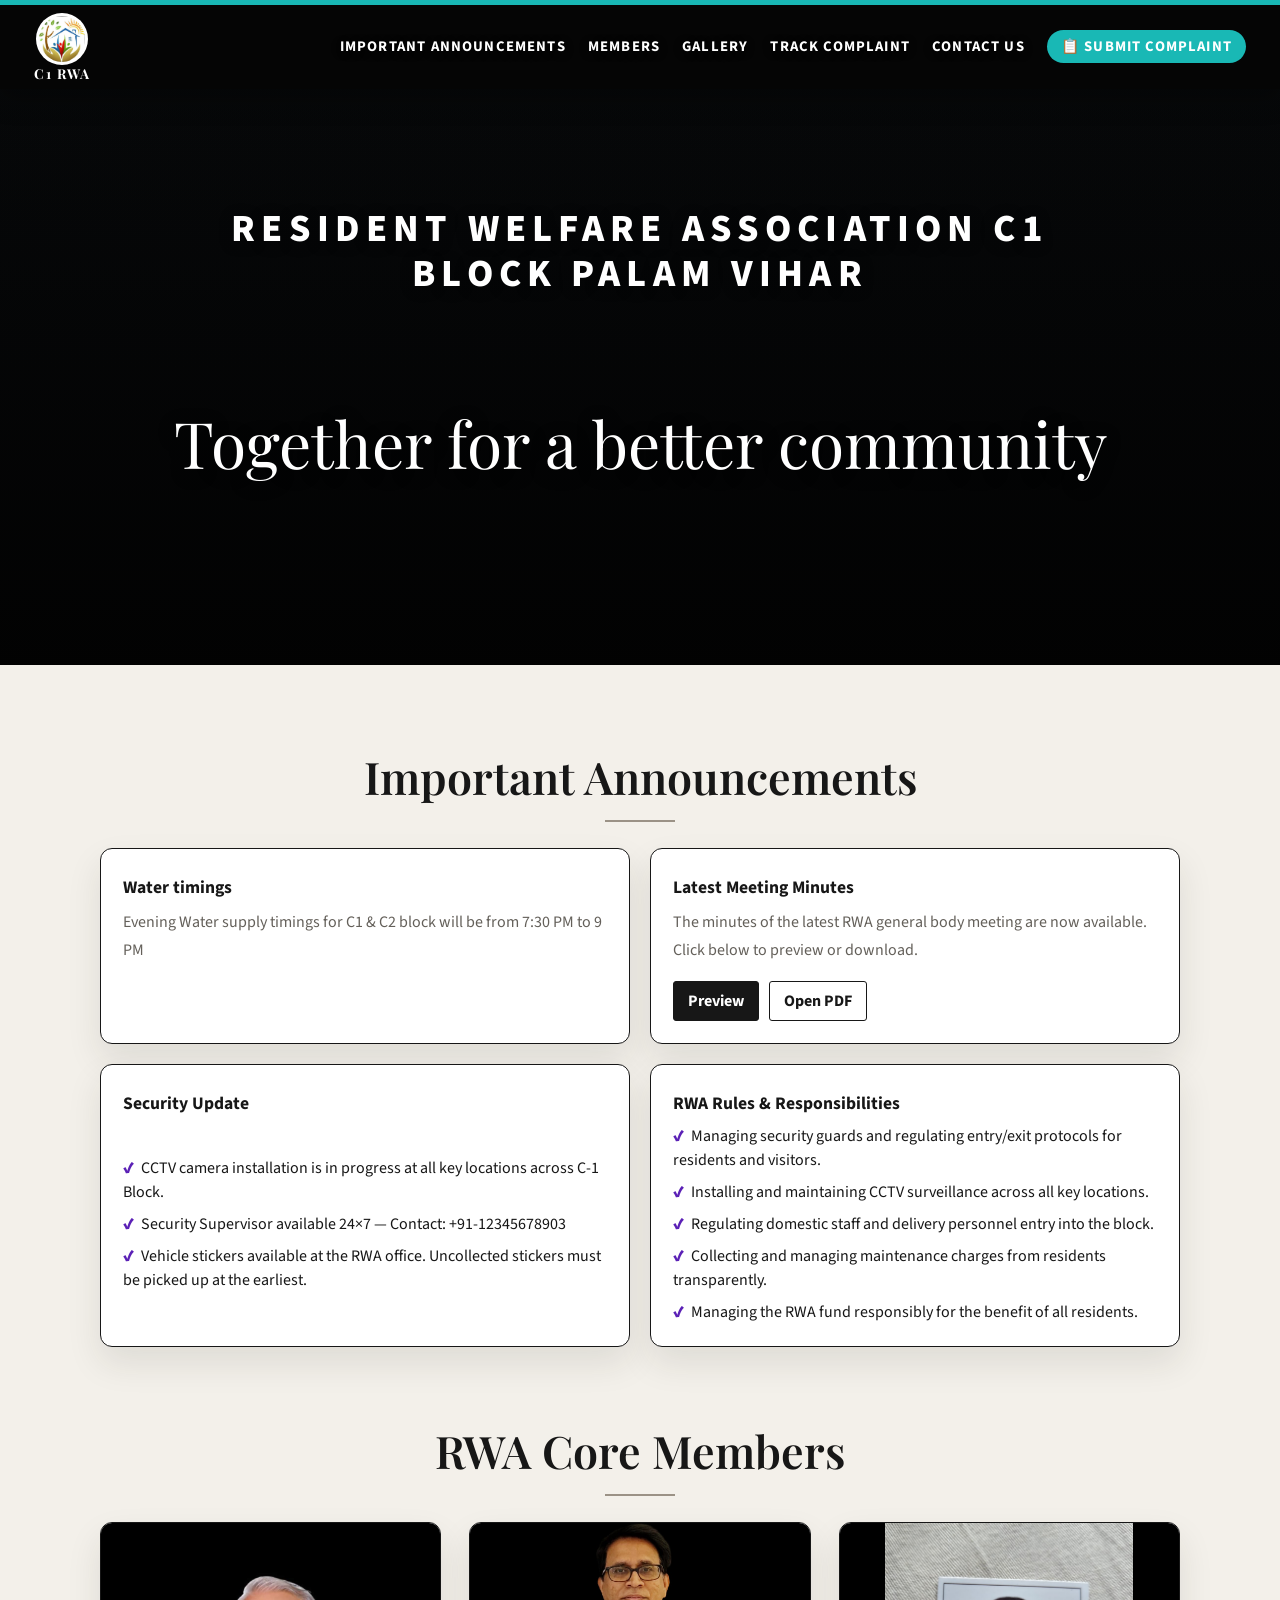
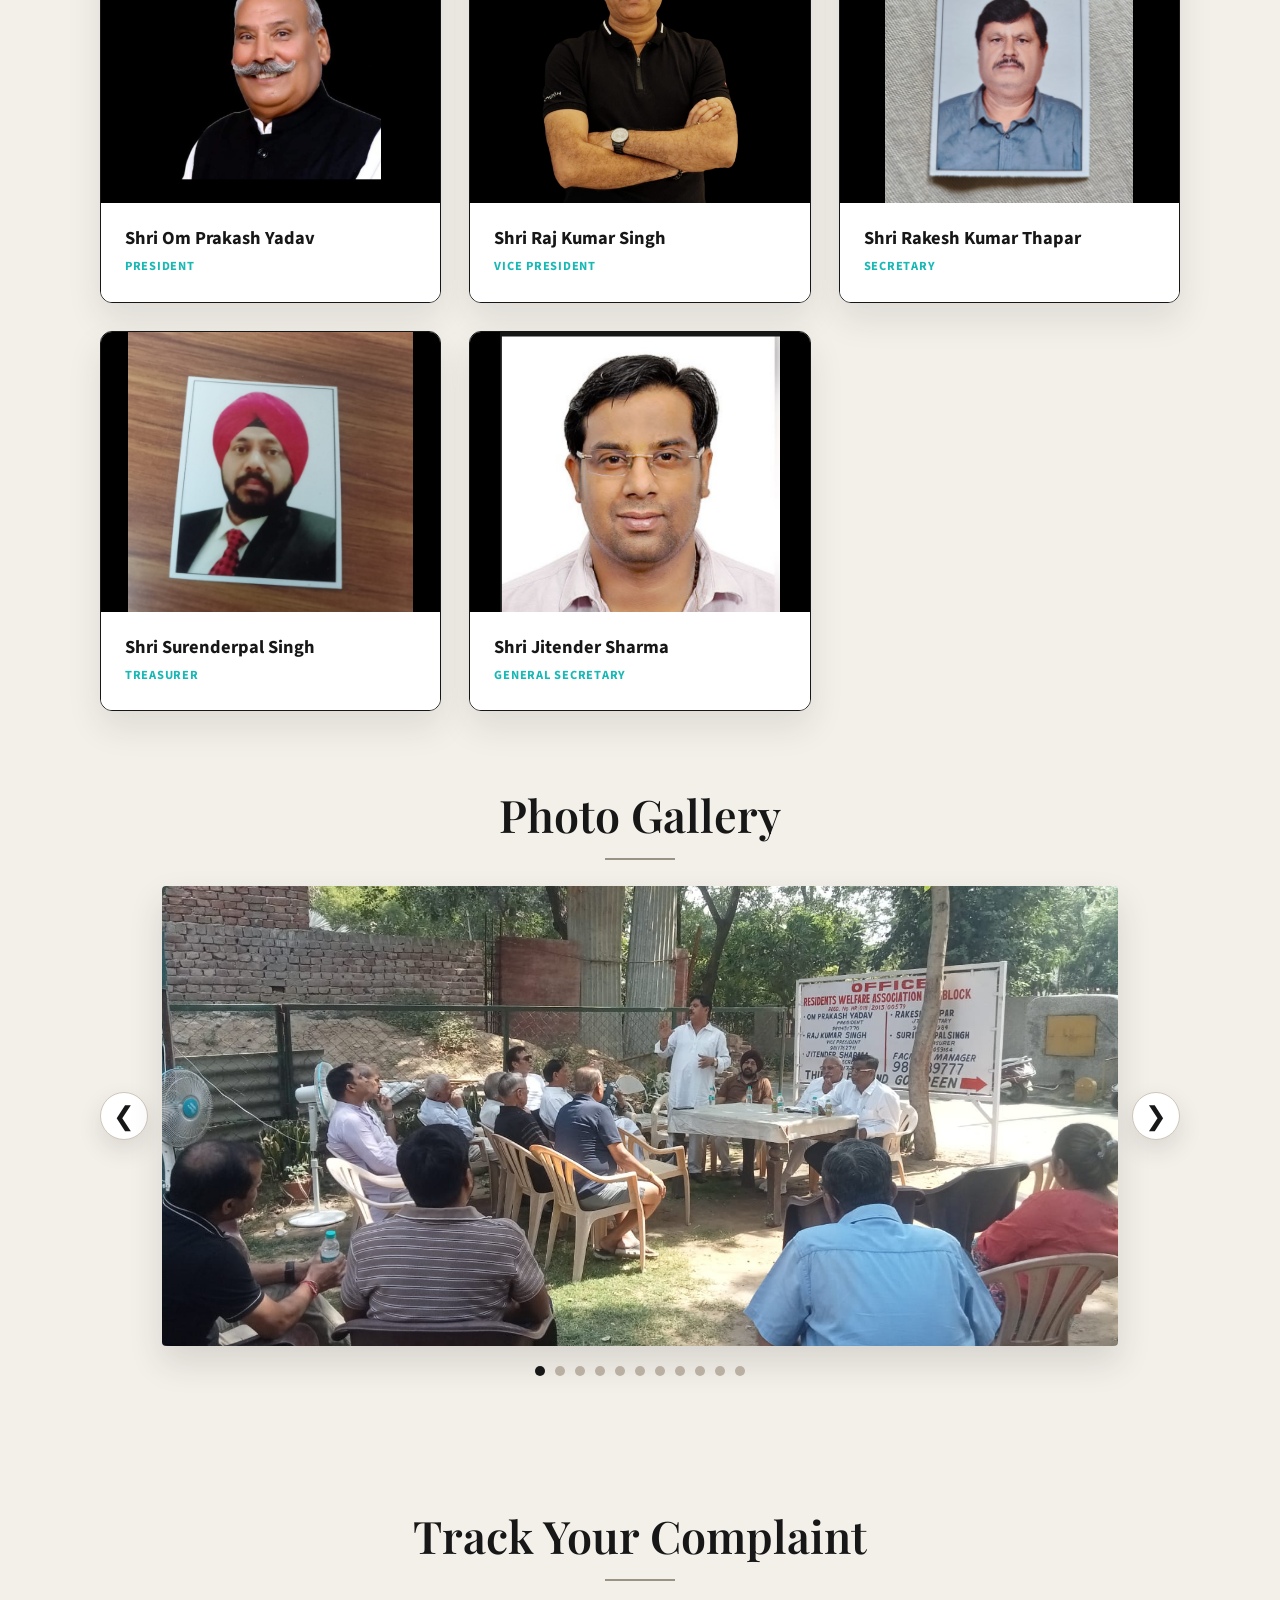
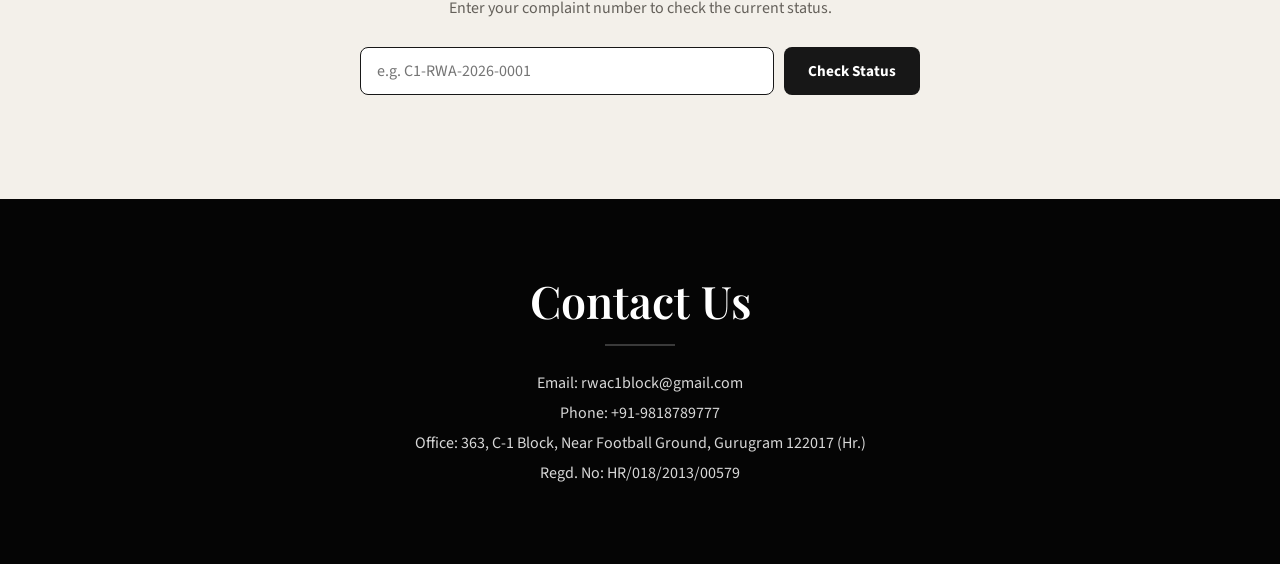
==== commit e7ec2fc2: "feat: integrate Firebase Firestore for complaint management" ====
--- a/index.html
+++ b/index.html
@@ -22,6 +22,7 @@
             <a href="#announcements-section">Important Announcements</a>
             <a href="#members-section">Members</a>
             <a href="#gallery-section">Gallery</a>
+            <a href="#track-section">Track Complaint</a>
             <a href="#contact-section">Contact Us</a>
             <a href="#" class="nav-complaint" id="openComplaintModal">&#128203; Submit Complaint</a>
         </nav>
@@ -78,6 +79,27 @@
         </div>
     </div>
 
+    <!-- Track Complaint Section -->
+    <section id="track-section" class="track-section">
+        <h2>Track Your Complaint</h2>
+        <p class="track-intro">Enter your complaint number to check the current status.</p>
+        <form class="track-form" id="trackForm" novalidate>
+            <div class="track-input-row">
+                <input
+                    type="text"
+                    id="trackInput"
+                    class="track-input"
+                    placeholder="e.g. C1-RWA-2026-0001"
+                    aria-label="Complaint number"
+                    autocomplete="off"
+                    spellcheck="false"
+                >
+                <button type="submit" class="track-btn">Check Status</button>
+            </div>
+        </form>
+        <div id="trackResult" class="track-result" aria-live="polite"></div>
+    </section>
+
     <section class="contact" id="contact-section">
         <h2>Contact Us</h2>
         <p>Email: rwac1block@gmail.com</p>
@@ -119,7 +141,7 @@
                 <h4>Complaint Registered Successfully!</h4>
                 <p>Your Complaint Number is:</p>
                 <div class="complaint-number" id="complaintNumberDisplay"></div>
-                <p class="success-note">Please save this number to track your complaint.<br>Our team will contact you within 48 hours.</p>
+                <p class="success-note">Please save this number to track your complaint.<br>Our team will contact you shortly.</p>
                 <button class="form-submit" id="complaintDoneBtn" type="button">Done</button>
             </div>
         </div>
@@ -128,6 +150,11 @@
     <script src="js/announcements.js"></script>
     <script src="js/members.js"></script>
     <script src="js/gallery-images.js"></script>
+    <!-- Firebase CDN (compat v10) -->
+    <script src="https://www.gstatic.com/firebasejs/10.12.0/firebase-app-compat.js"></script>
+    <script src="https://www.gstatic.com/firebasejs/10.12.0/firebase-firestore-compat.js"></script>
+    <script src="https://www.gstatic.com/firebasejs/10.12.0/firebase-auth-compat.js"></script>
+    <script src="js/firebase-config.js"></script>
     <script src="js/main.js"></script>
 
 </body>
--- a/css/style.css
+++ b/css/style.css
@@ -756,8 +756,9 @@
     display: none;
     align-items: center;
     justify-content: center;
-    padding: 20px;
+    padding: 16px;
     background: rgba(0, 0, 0, 0.82);
+    overflow-y: auto;
 }
 
 .complaint-modal.open {
@@ -766,10 +767,14 @@
 
 .complaint-panel {
     width: min(520px, 100%);
+    max-height: 92vh;
+    display: flex;
+    flex-direction: column;
     background: #ffffff;
     border-radius: 12px;
     overflow: hidden;
     box-shadow: 0 24px 70px rgba(0, 0, 0, 0.45);
+    margin: auto;
 }
 
 .complaint-toolbar {
@@ -808,6 +813,8 @@
 /* ─── COMPLAINT FORM ──────────────────────────────────────── */
 .complaint-form {
     padding: 24px 22px 28px;
+    overflow-y: auto;
+    -webkit-overflow-scrolling: touch;
 }
 
 .form-group {
@@ -924,15 +931,218 @@
 }
 
 @media (max-width: 640px) {
+    .complaint-modal {
+        padding: 10px;
+        align-items: flex-start;
+    }
+
     .complaint-panel {
         border-radius: 8px;
+        max-height: 95vh;
+        width: 100%;
+        margin: auto;
     }
 
     .complaint-form {
-        padding: 18px 16px 22px;
+        padding: 16px 14px 20px;
     }
 
     .complaint-success {
-        padding: 24px 16px 22px;
-    }
-}
+        padding: 24px 14px 20px;
+    }
+
+    .complaint-number {
+        font-size: 1.1rem;
+        padding: 10px 16px;
+        letter-spacing: 0.08em;
+        word-break: break-all;
+    }
+
+    .form-group input,
+    .form-group textarea {
+        font-size: 1rem; /* prevents iOS zoom on focus */
+    }
+}
+
+/* ─── TRACK COMPLAINT SECTION ────────────────────────────── */
+.track-section {
+    background: #f3f0ea;
+    max-width: none;
+    margin: 0;
+    padding: 64px 20px 60px;
+}
+
+.track-section h2 {
+    color: #171717;
+}
+
+.track-section h2::after {
+    background: #9b9286;
+}
+
+.track-intro {
+    text-align: center;
+    color: #64605a;
+    margin: -10px 0 28px;
+    font-size: 1rem;
+}
+
+.track-form {
+    max-width: 560px;
+    margin: 0 auto;
+}
+
+.track-input-row {
+    display: flex;
+    gap: 10px;
+    align-items: stretch;
+}
+
+.track-input {
+    flex: 1;
+    padding: 12px 16px;
+    border: 1.5px solid #171717;
+    border-radius: 8px;
+    font-family: inherit;
+    font-size: 1rem;
+    color: #171717;
+    background: #ffffff;
+    transition: border-color .2s;
+}
+
+.track-input:focus {
+    outline: none;
+    border-color: var(--teal);
+}
+
+.track-btn {
+    padding: 12px 24px;
+    background: #171717;
+    color: #ffffff;
+    border: none;
+    border-radius: 8px;
+    font-family: inherit;
+    font-size: .95rem;
+    font-weight: 700;
+    cursor: pointer;
+    white-space: nowrap;
+    transition: background .2s;
+}
+
+.track-btn:hover {
+    background: #333333;
+}
+
+.track-result {
+    max-width: 560px;
+    margin: 20px auto 0;
+    min-height: 24px;
+}
+
+.track-loading {
+    text-align: center;
+    color: #64605a;
+    margin: 0;
+}
+
+.track-error {
+    text-align: center;
+    color: #b91c1c;
+    margin: 0;
+    font-size: .95rem;
+}
+
+/* Track result card */
+.track-card {
+    background: #ffffff;
+    border: 1.5px solid #171717;
+    border-radius: 12px;
+    overflow: hidden;
+    box-shadow: 0 12px 30px rgba(44, 36, 25, .1);
+}
+
+.track-card-header {
+    display: flex;
+    align-items: center;
+    justify-content: space-between;
+    gap: 12px;
+    padding: 14px 20px;
+    background: #050505;
+    flex-wrap: wrap;
+}
+
+.track-number {
+    font-size: .9rem;
+    font-weight: 800;
+    letter-spacing: .08em;
+    color: var(--teal);
+}
+
+.track-status {
+    display: inline-block;
+    padding: 4px 12px;
+    border-radius: 20px;
+    font-size: .8rem;
+    font-weight: 700;
+    letter-spacing: .04em;
+    text-transform: uppercase;
+}
+
+.track-status--registered   { background: #e5e7eb; color: #374151; }
+.track-status--under-review { background: #fef3c7; color: #92400e; }
+.track-status--in-progress  { background: #dbeafe; color: #1e40af; }
+.track-status--resolved     { background: #ccfbf1; color: #065f46; }
+.track-status--closed       { background: #f3f4f6; color: #6b7280; }
+
+.track-card-body {
+    padding: 20px;
+    display: grid;
+    grid-template-columns: 1fr 1fr;
+    gap: 14px 20px;
+}
+
+.track-field {
+    display: flex;
+    flex-direction: column;
+    gap: 3px;
+}
+
+.track-field--full {
+    grid-column: 1 / -1;
+}
+
+.track-label {
+    font-size: .75rem;
+    font-weight: 700;
+    text-transform: uppercase;
+    letter-spacing: .06em;
+    color: #9b9286;
+}
+
+.track-field span:last-child {
+    font-size: .95rem;
+    color: #171717;
+    line-height: 1.5;
+}
+
+@media (max-width: 640px) {
+    .track-section {
+        padding: 40px 16px 44px;
+    }
+
+    .track-input-row {
+        flex-direction: column;
+    }
+
+    .track-btn {
+        width: 100%;
+    }
+
+    .track-card-body {
+        grid-template-columns: 1fr;
+    }
+
+    .track-field--full {
+        grid-column: 1;
+    }
+}
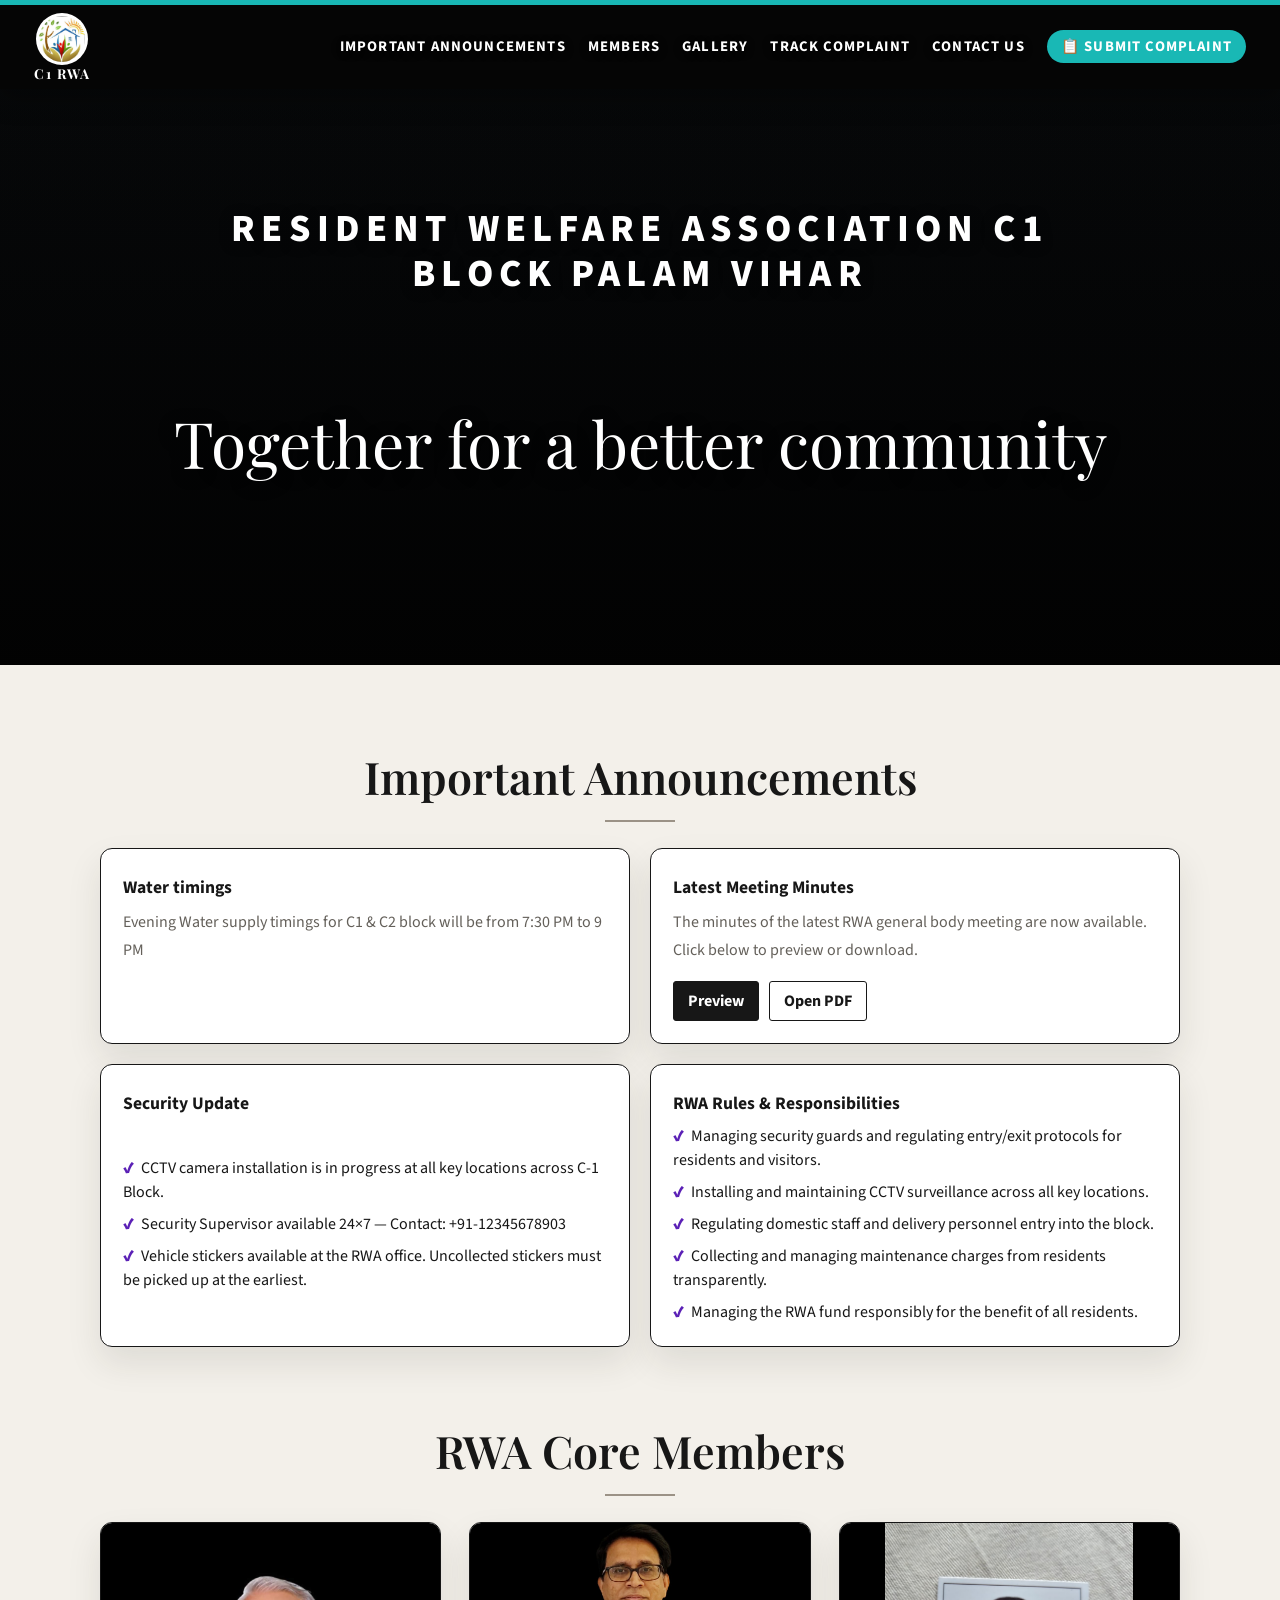
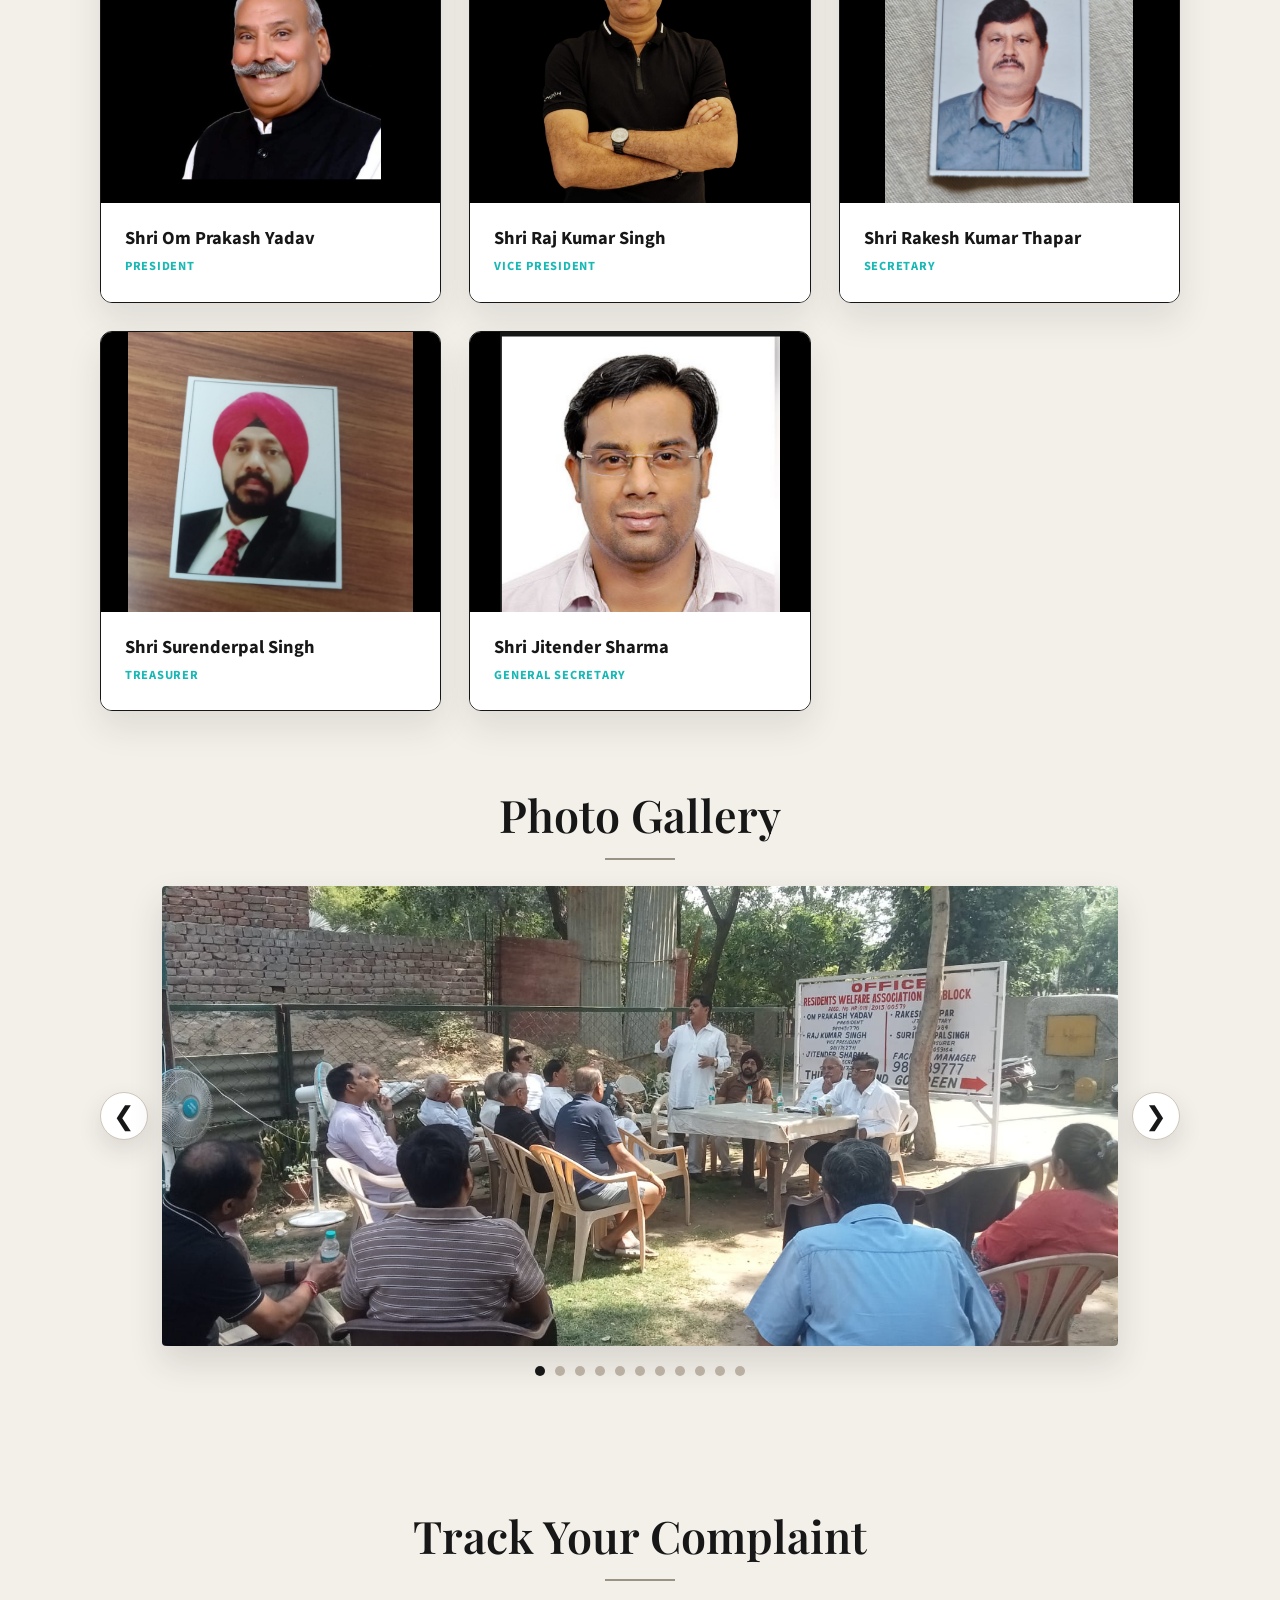
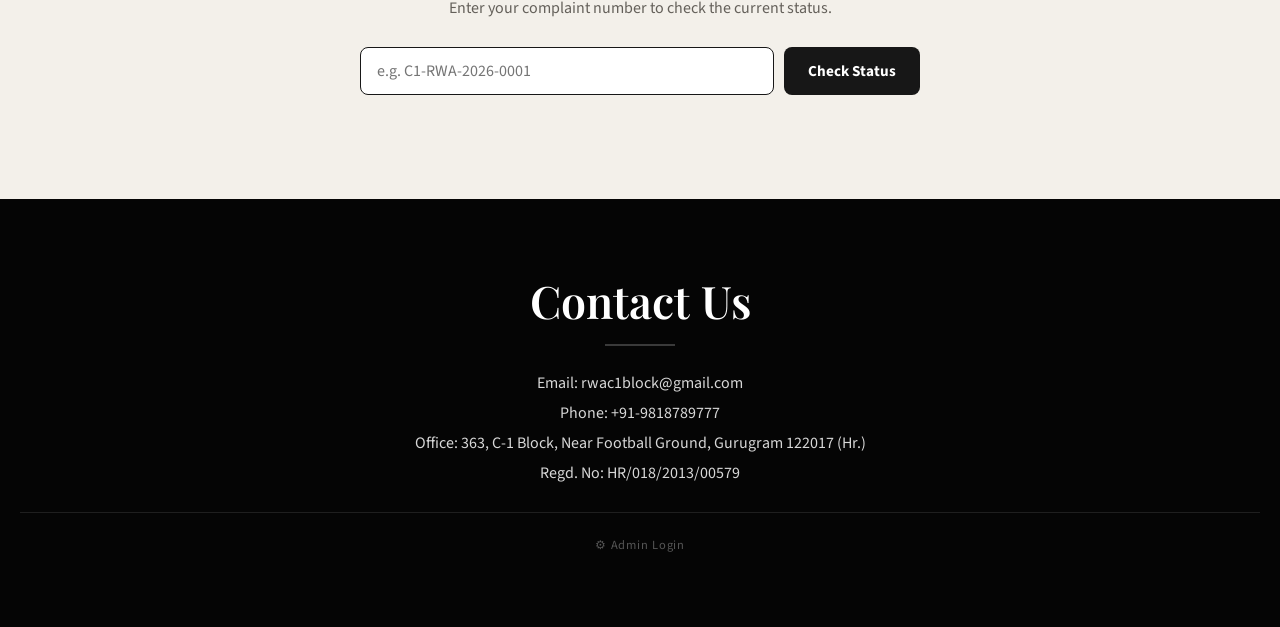
==== commit fb71511d: "admin link to main page" ====
--- a/index.html
+++ b/index.html
@@ -107,6 +107,9 @@
         <p>Office: 363, C-1 Block, Near Football Ground, Gurugram 122017 (Hr.)</p>
         <p>Regd. No: HR/018/2013/00579</p>
         <button class="complaint-btn" id="openComplaintModal" type="button" style="display:none">&#128203; Submit a Complaint</button>
+        <div class="admin-footer-link">
+            <a href="admin.html" title="RWA Admin Panel">&#9881; Admin Login</a>
+        </div>
     </section>
 
     <!-- Complaint Modal -->
--- a/css/style.css
+++ b/css/style.css
@@ -607,6 +607,24 @@
     color: #d7d7d7
 }
 
+.admin-footer-link {
+    margin-top: 28px;
+    padding-top: 20px;
+    border-top: 1px solid #1f1f1f;
+}
+
+.admin-footer-link a {
+    color: #555555;
+    font-size: 0.78rem;
+    text-decoration: none;
+    letter-spacing: 0.06em;
+    transition: color 0.2s;
+}
+
+.admin-footer-link a:hover {
+    color: var(--teal);
+}
+
 @media (max-width:640px) {
     .site-header {
         position: relative;
